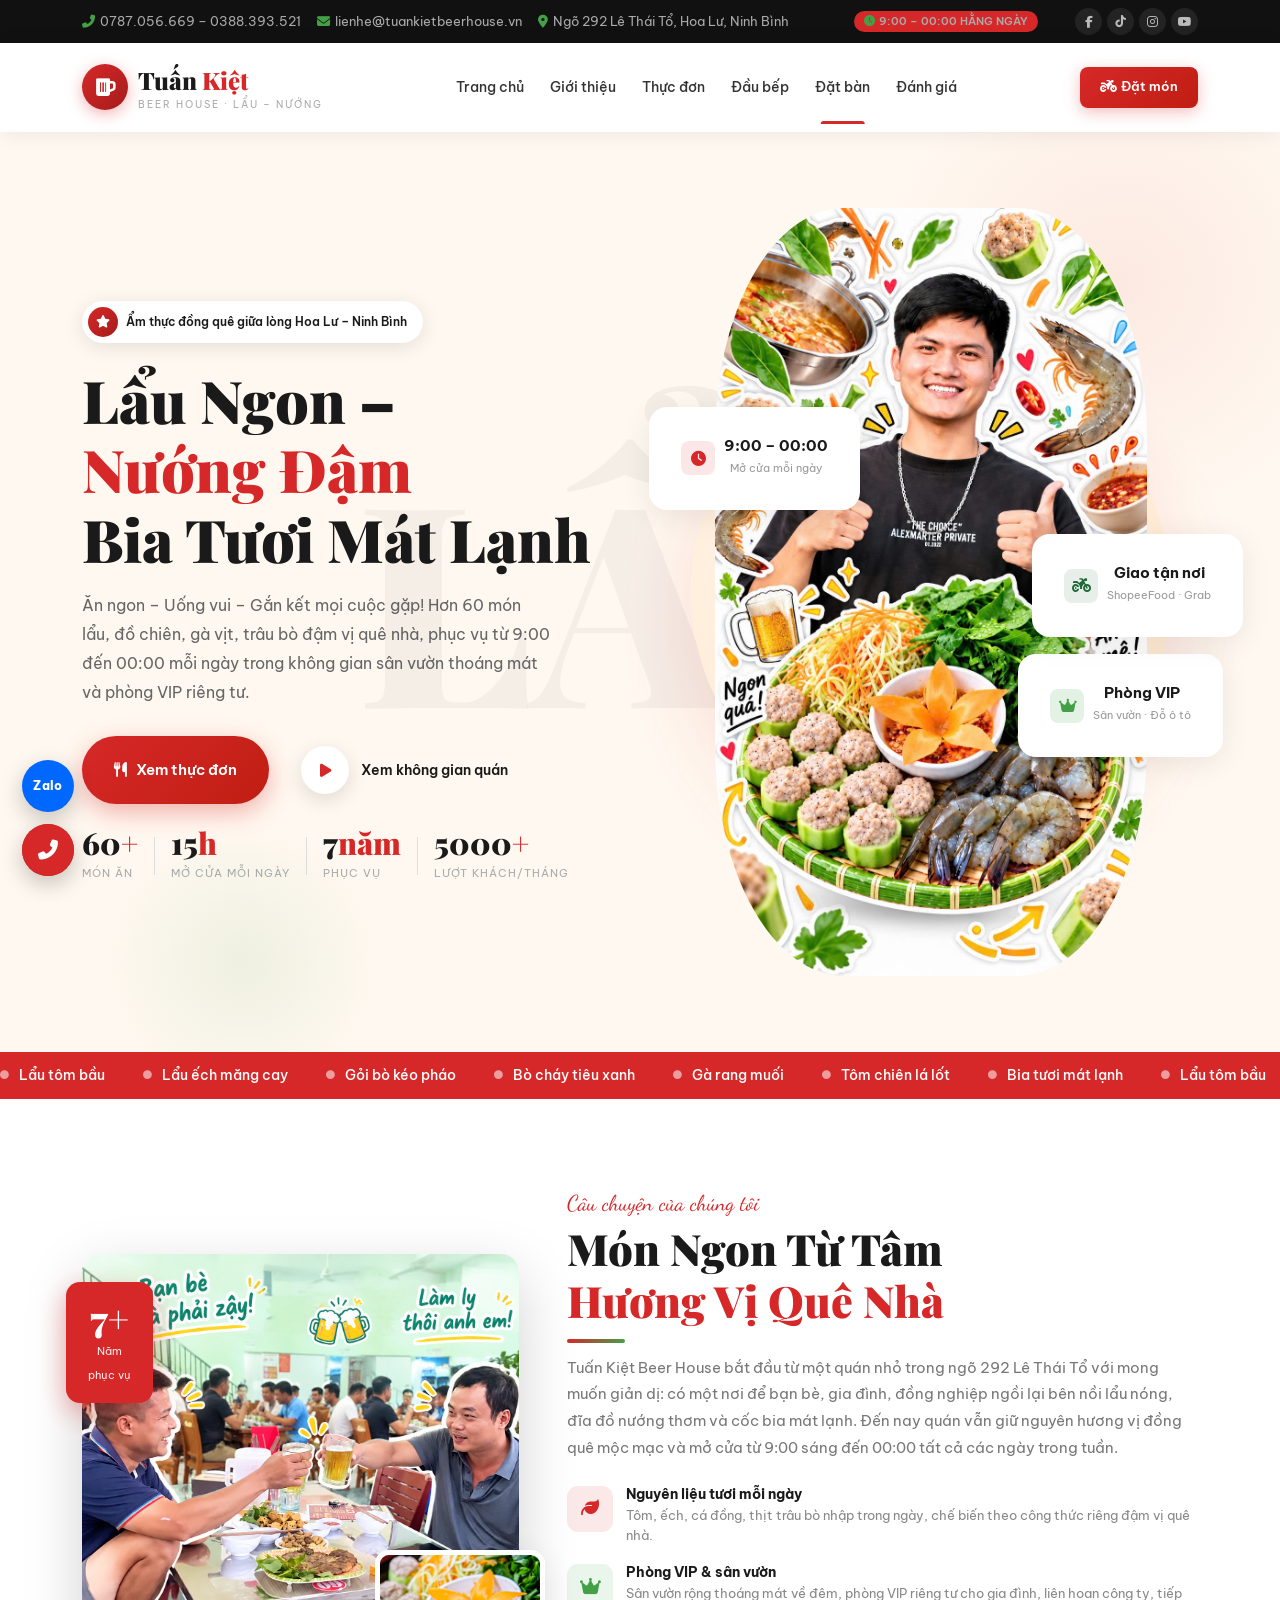
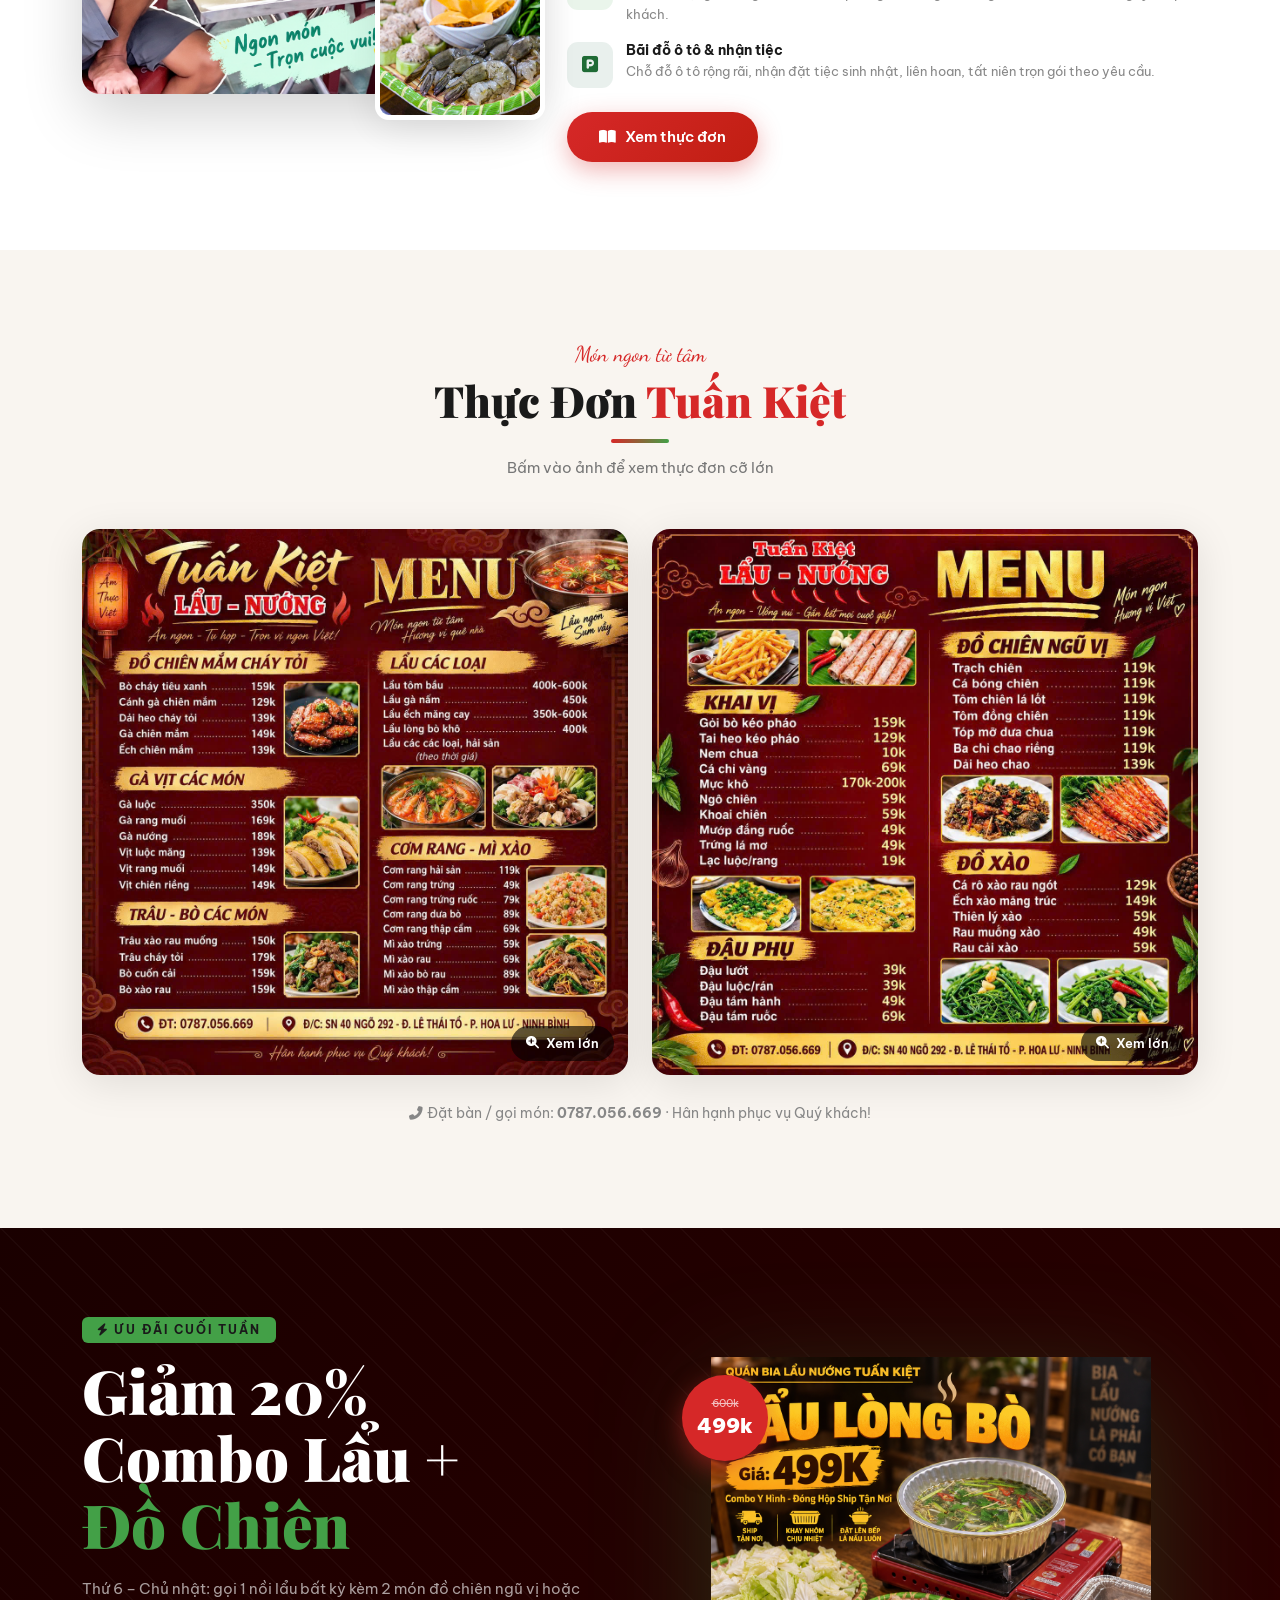
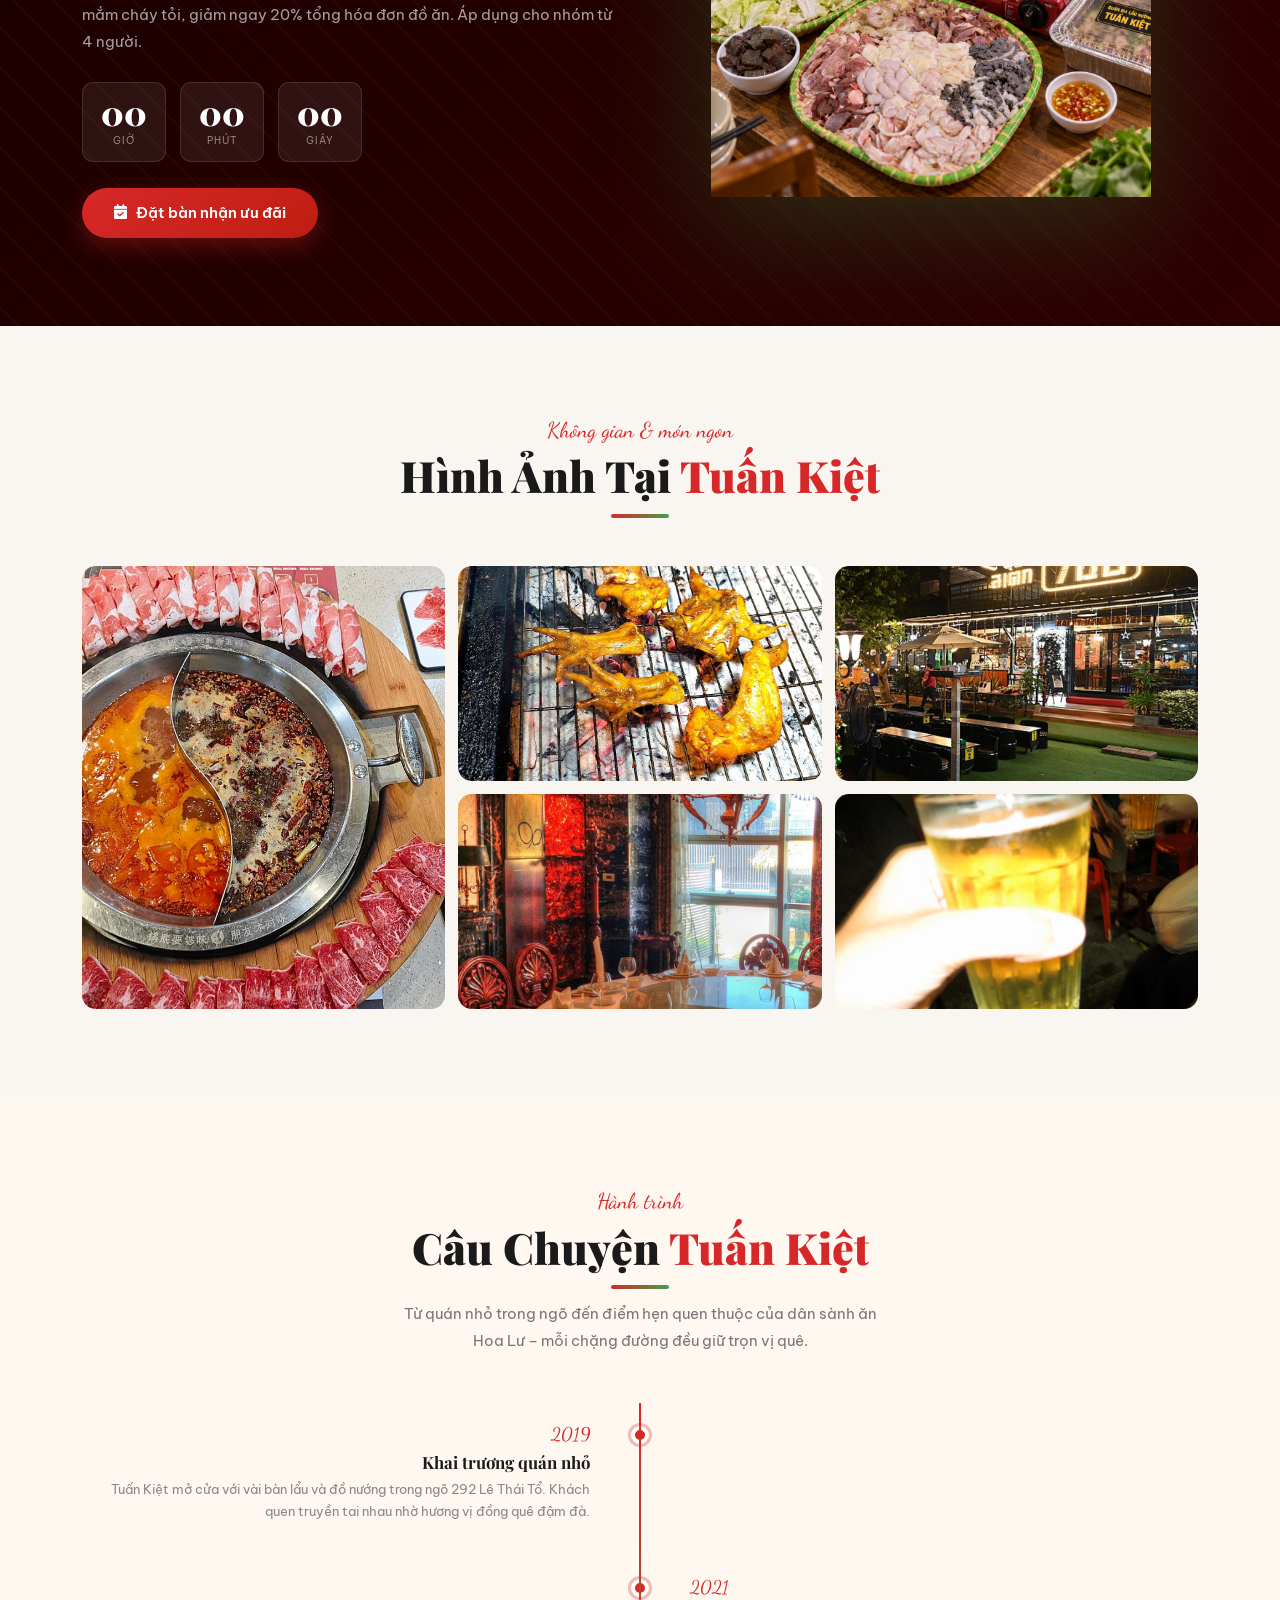
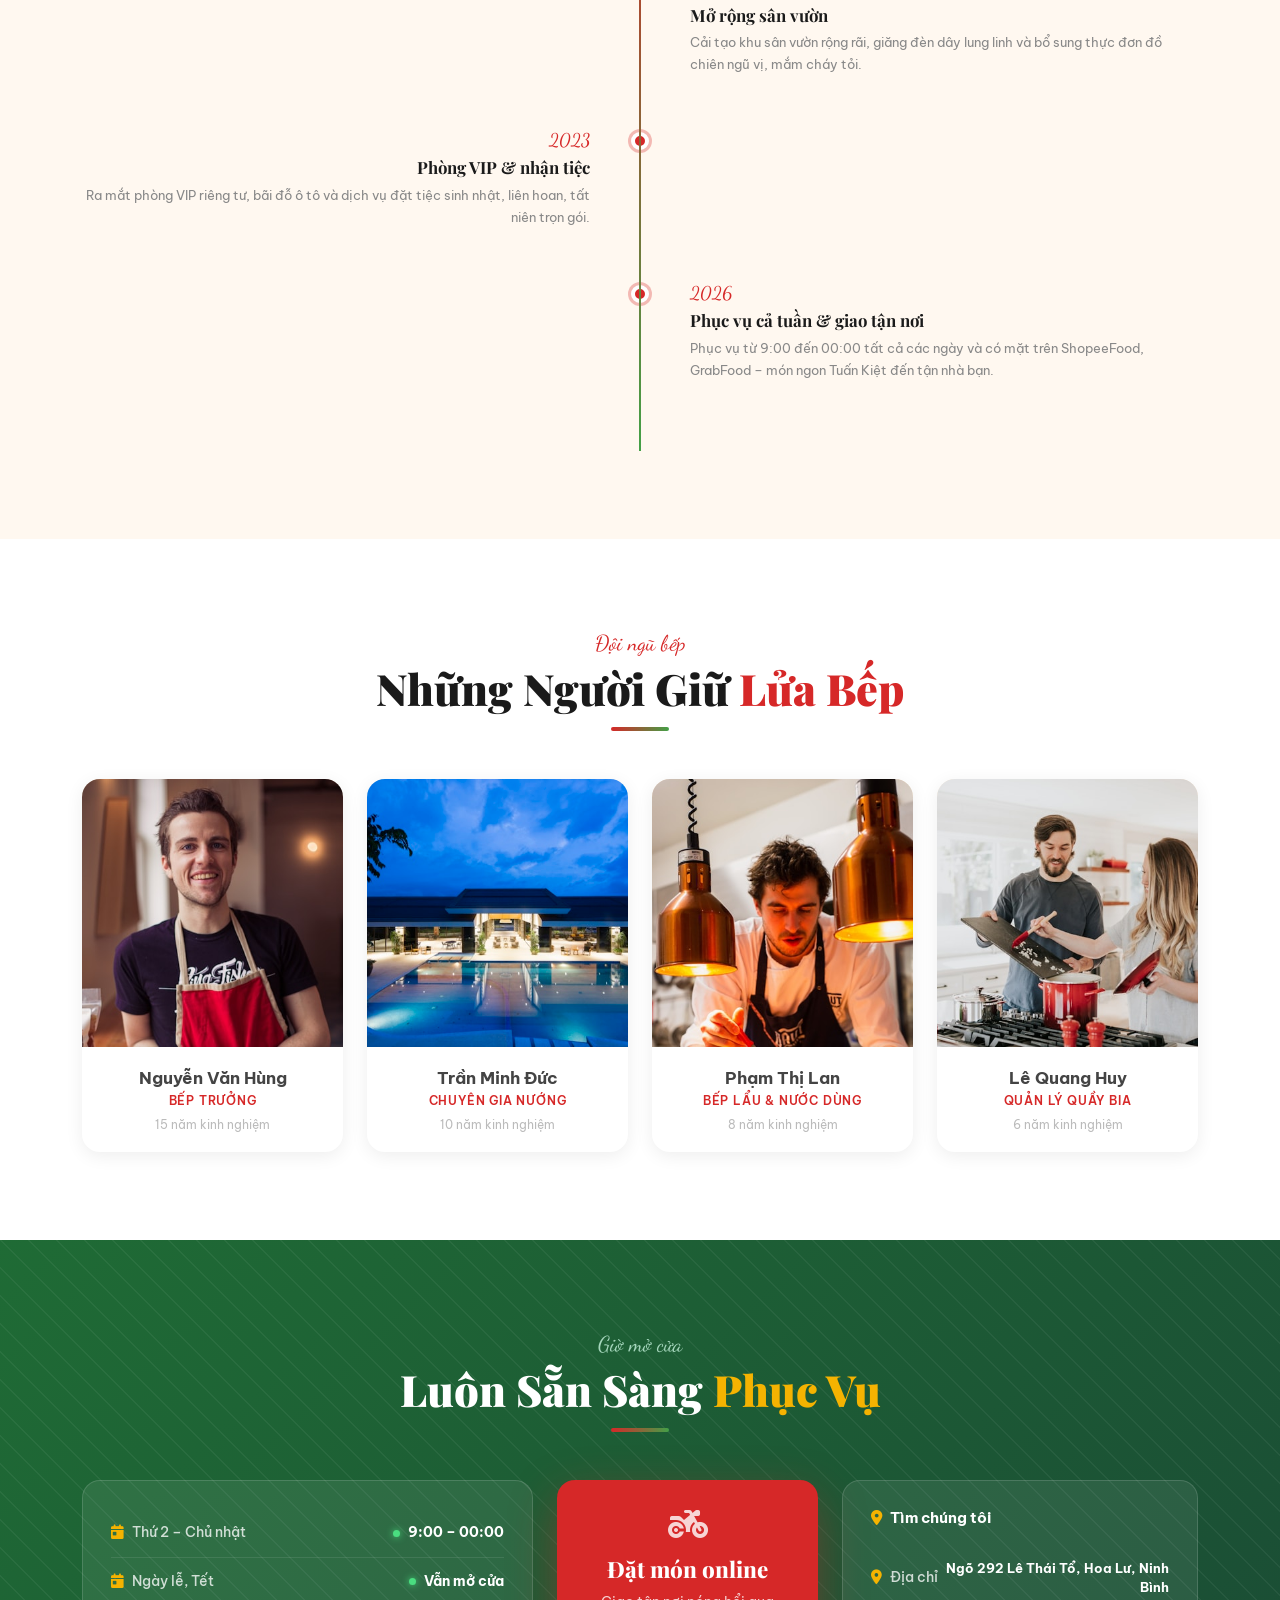
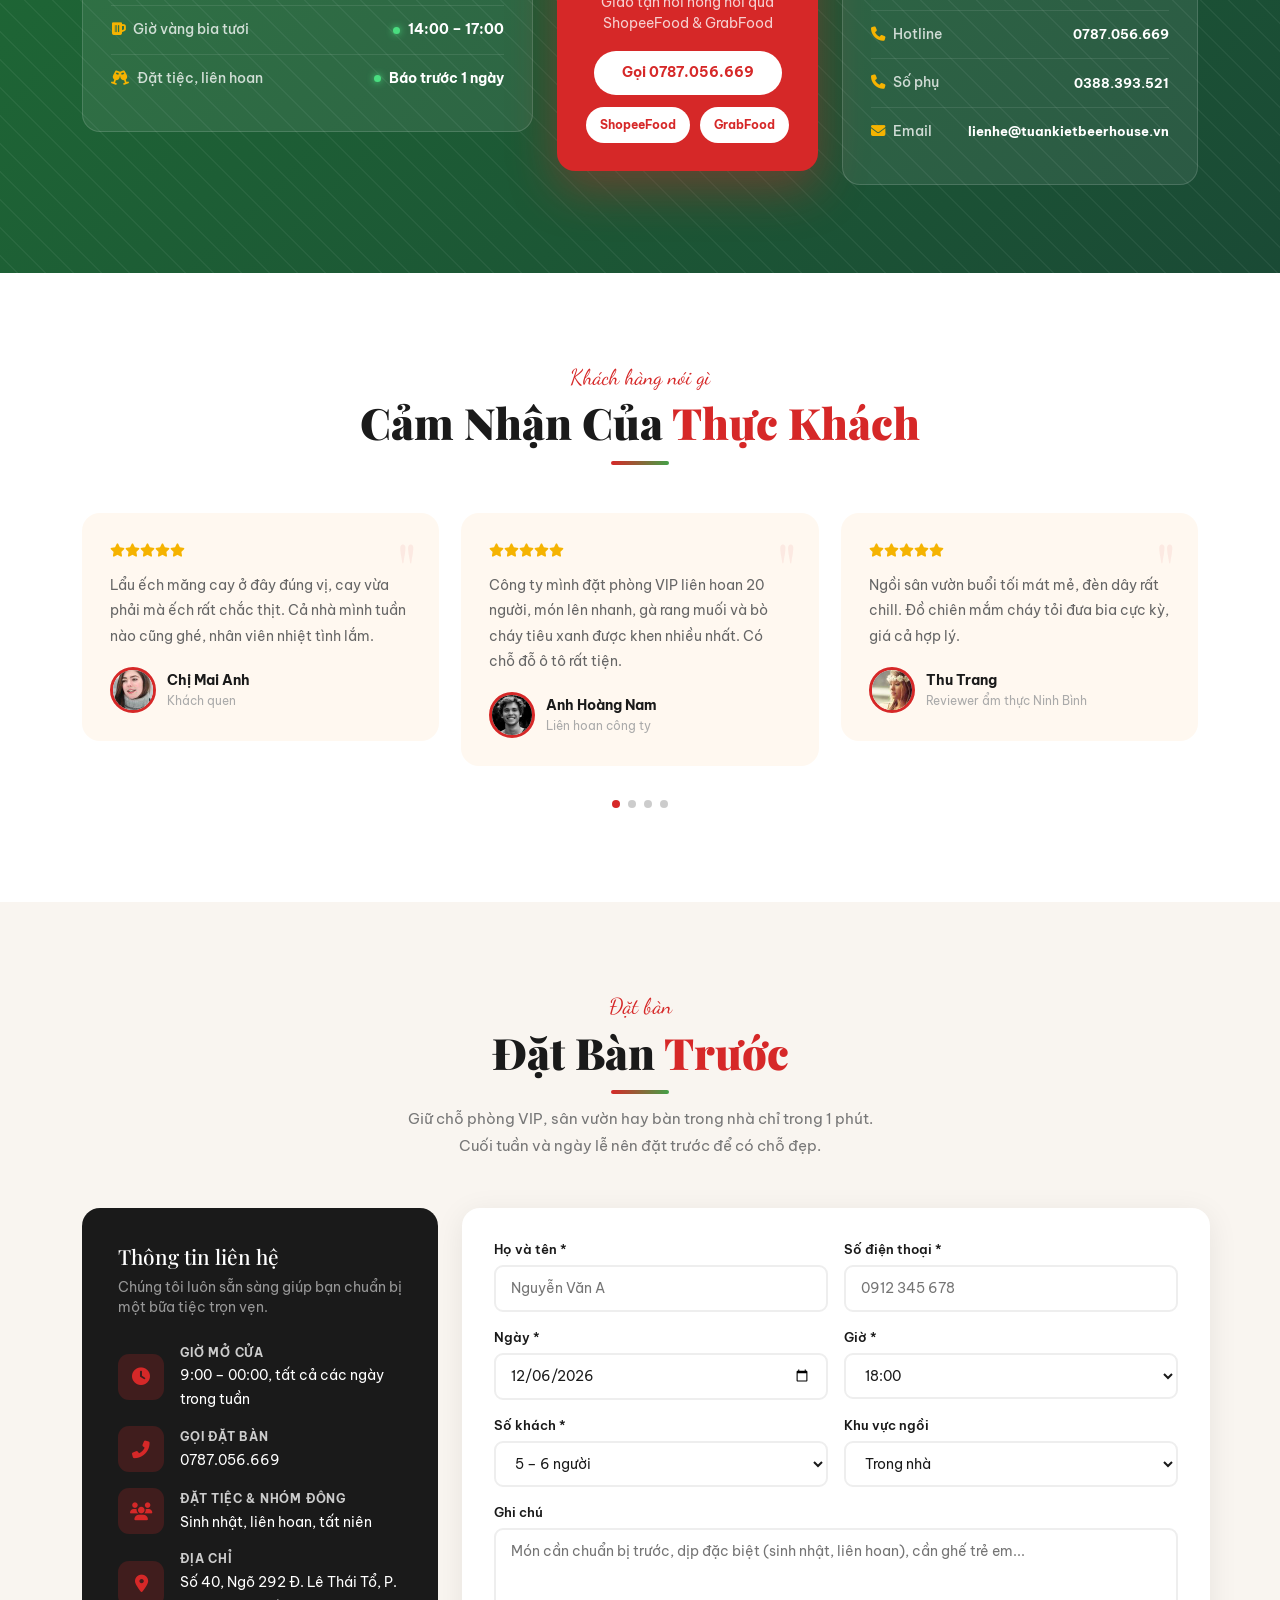
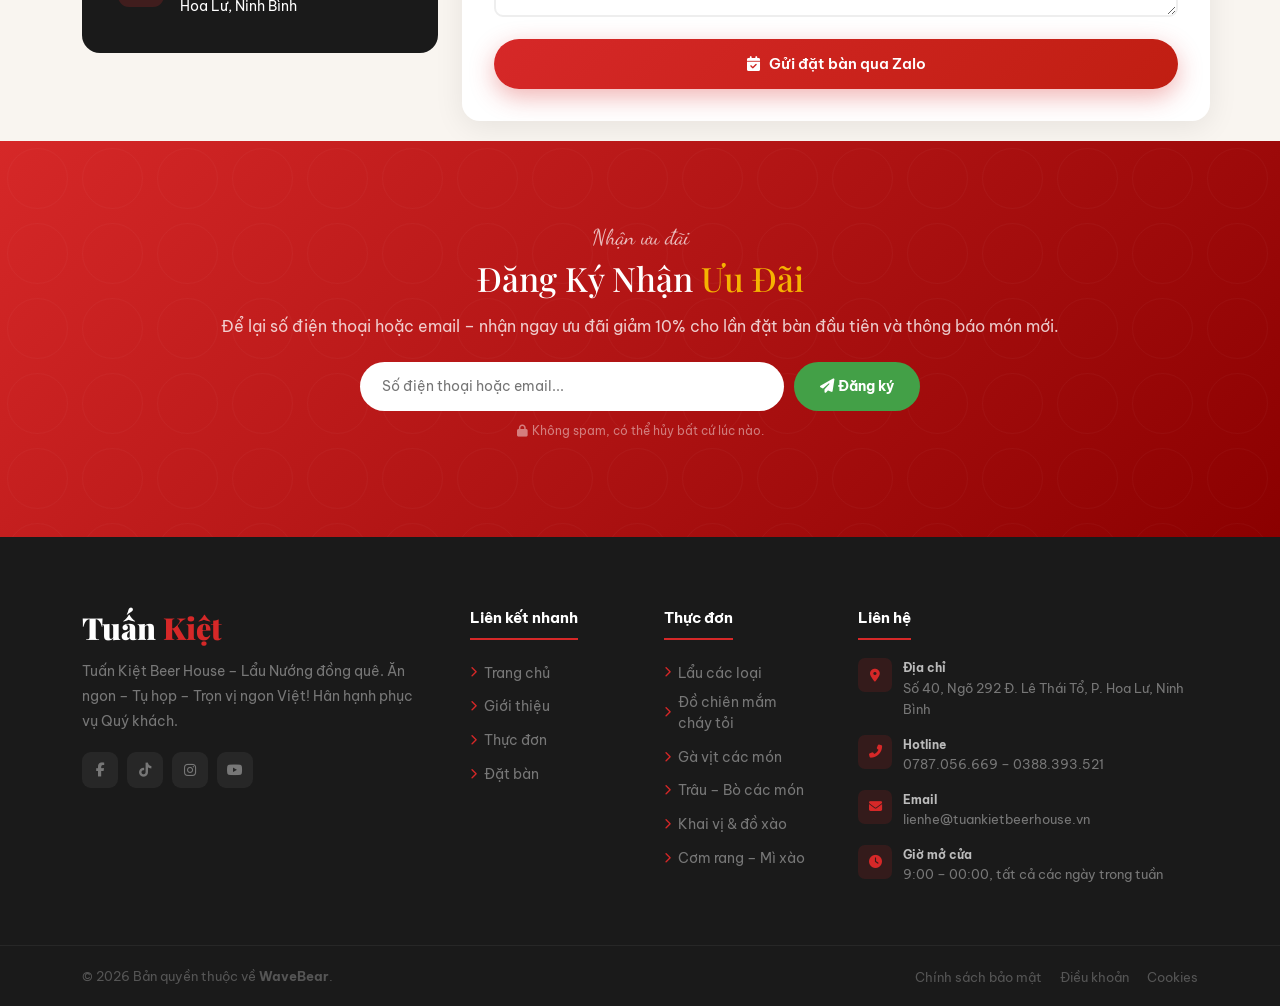
==== Bia-Tuan-Kiet/index.html @ 4c8ad0f5 "Khởi tạo kho ha-thanh: Bia Tuấn Kiệt, cắt bao quy đầu, ống cổ tay - Bia-Tuan-Kiet: website Tuấn Kiệt" ====
<!DOCTYPE html>
<html lang="vi">

<head>
   <meta charset="UTF-8">
   <meta http-equiv="X-UA-Compatible" content="IE=edge">
   <meta name="viewport" content="width=device-width, initial-scale=1">
   <meta name="author" content="WaveBear">
   <meta name="description"
      content="Tuấn Kiệt Beer House – Lẩu Nướng đồng quê tại Số 40, Ngõ 292 Lê Thái Tổ, Hoa Lư, Ninh Bình. Lẩu tôm bầu, lẩu ếch măng cay, đồ chiên mắm cháy tỏi, gà vịt, trâu bò, bia tươi. Mở cửa 9:00 – 00:00 hằng ngày, có phòng VIP, sân vườn, bãi đỗ ô tô. Hotline 0787.056.669.">
   <title>Tuấn Kiệt Beer House – Lẩu Nướng Đồng Quê | Hoa Lư, Ninh Bình</title>
   <!-- Chia sẻ Facebook / Zalo -->
   <meta property="og:type" content="website">
   <meta property="og:title" content="Tuấn Kiệt Beer House – Lẩu Nướng Đồng Quê">
   <meta property="og:description"
      content="Ăn ngon – Uống vui – Gắn kết mọi cuộc gặp! Mở cửa 9:00 – 00:00 hằng ngày tại Ngõ 292 Lê Thái Tổ, Hoa Lư, Ninh Bình. Đặt bàn: 0787.056.669.">
   <meta property="og:image" content="img/banner-img.jpg">
   <meta property="og:locale" content="vi_VN">
   <link rel="icon"
      href="data:image/svg+xml,%3Csvg xmlns='http://www.w3.org/2000/svg' viewBox='0 0 100 100'%3E%3Ctext y='.9em' font-size='90'%3E%F0%9F%8D%BA%3C/text%3E%3C/svg%3E">
   <link
      href="https://fonts.googleapis.com/css2?family=Playfair+Display:wght@400;700;900&family=Be+Vietnam+Pro:wght@300;400;500;600;700;800&family=Dancing+Script:wght@700&display=swap"
      rel="stylesheet" />
   <!-- Bootstrap 5.3 -->
   <link href="css/bootstrap.min.css" rel="stylesheet" />
   <!-- AOS Animate on Scroll -->
   <link href="css/aos.css" rel="stylesheet" />
   <!-- Swiper -->
   <link href="css/swiper-bundle.min.css" rel="stylesheet" />
   <!-- all min css -->
   <link rel="stylesheet" href="css/all.min.css" />
   <!-- magnific CSS -->
   <link rel="stylesheet" href="css/magnific-popup.css" />
   <!-- Style CSS -->
   <link rel="stylesheet" href="css/style.css" />
</head>

<body>
   <!-- ============================================================
         TOP BAR
         ============================================================ -->
   <div id="topbar">
      <div class="container">
         <div class="d-flex justify-content-between align-items-center flex-wrap gap-2">
            <div class="top-contact d-flex flex-wrap" id="tbContact"></div>
            <div class="d-flex align-items-center gap-3">
               <span class="ttag"><i class="fas fa-clock me-1"></i><strong data-t="gioMoCuaNgan"
                     style="font-weight:inherit;"></strong></span>
               <div class="tsoc" id="tbSocial"></div>
            </div>
         </div>
      </div>
   </div>
   <!-- ============================================================
         NAVBAR
         ============================================================ -->
   <nav class="navbar navbar-expand-lg" id="nav">
      <div class="container">
         <a class="navbar-brand" href="#">
            <div class="blogo">
               <div class="bico"><i class="fas fa-beer-mug-empty"></i></div>
               <div>
                  <div class="bname">Tuấn <span>Kiệt</span></div>
                  <div class="bsub">Beer House · Lẩu – Nướng</div>
               </div>
            </div>
         </a>
         <button class="navbar-toggler border-0" type="button" data-bs-toggle="collapse" data-bs-target="#navmenu"
            aria-label="Mở menu">
            <i class="fas fa-bars" style="color:var(--primary);font-size:1.35rem;"></i>
         </button>
         <div class="collapse navbar-collapse" id="navmenu">
            <ul class="navbar-nav mx-auto">
               <li class="nav-item"><a class="nav-link active" href="#hero">Trang chủ</a></li>
               <li class="nav-item"><a class="nav-link" href="#about">Giới thiệu</a></li>
               <li class="nav-item"><a class="nav-link" href="#menu">Thực đơn</a></li>
               <li class="nav-item"><a class="nav-link" href="#chefs">Đầu bếp</a></li>
               <li class="nav-item"><a class="nav-link" href="#reservation">Đặt bàn</a></li>
               <li class="nav-item"><a class="nav-link" href="#testimonials">Đánh giá</a></li>
            </ul>
            <div class="d-flex align-items-center gap-1">
               <a href="#order" class="nav-link nav-cta"><i class="fas fa-motorcycle me-1"></i>Đặt món</a>
            </div>
         </div>
      </div>
   </nav>
   <!-- ============================================================
         HERO
         ============================================================ -->
   <section id="hero">
      <div class="hs hs1"></div>
      <div class="hs hs2"></div>
      <div class="hbgtxt">LẨU</div>
      <div class="container">
         <div class="row align-items-center g-5" style="min-height:88vh;">
            <div class="col-lg-6">
               <div class="hbadge">
                  <div class="hbi"><i class="fas fa-star"></i></div>
                  <span>Ẩm thực đồng quê giữa lòng Hoa Lư – Ninh Bình</span>
               </div>
               <h1 class="htitle">Lẩu Ngon – <span class="hl">Nướng Đậm</span><br />Bia Tươi Mát Lạnh</h1>
               <p class="hdesc">Ăn ngon – Uống vui – Gắn kết mọi cuộc gặp! Hơn 60 món lẩu, đồ chiên, gà vịt, trâu bò đậm
                  vị quê nhà, phục vụ từ 9:00 đến 00:00 mỗi ngày trong không gian sân vườn thoáng mát và phòng VIP riêng
                  tư.</p>
               <div class="d-flex flex-wrap gap-3 mb-2">
                  <a href="#menu" class="btn-red"><i class="fas fa-utensils"></i>Xem thực đơn</a>
                  <a href="#" data-href="video" class="magnific_popup btn-play popup-youtube">
                     <div class="pico"><i class="fas fa-play"></i></div>
                     <span>Xem không gian quán</span>
                  </a>
               </div>
               <div class="hstats d-flex gap-3 flex-wrap mt-4" id="heroStats"></div>
            </div>
            <div class="col-lg-6">
               <div style="position:relative;text-align:center;">
                  <div class="hcircle">
                     <img src="img/banner-img.jpg" alt="Lẩu nóng hổi tại Tuấn Kiệt Beer House" />
                  </div>
                  <div class="fcard fc1">
                     <div class="fcoi r"><i class="fas fa-clock"></i></div>
                     <div><span class="fcnum">9:00 – 00:00</span><span class="fcsm">Mở cửa mỗi ngày</span></div>
                  </div>
                  <div class="fcard fc2">
                     <div class="fcoi y"><i class="fas fa-crown"></i></div>
                     <div><span class="fcnum">Phòng VIP</span><span class="fcsm">Sân vườn · Đỗ ô tô</span></div>
                  </div>
                  <div class="fcard fc3">
                     <div class="fcoi g"><i class="fas fa-motorcycle"></i></div>
                     <div><span class="fcnum">Giao tận nơi</span><span class="fcsm">ShopeeFood · Grab</span></div>
                  </div>
               </div>
            </div>
         </div>
      </div>
   </section>
   <!-- MARQUEE -->
   <div class="mqsec">
      <div class="mqtrack">
         <div class="mqitem"><i class="fas fa-circle"></i>Lẩu tôm bầu</div>
         <div class="mqitem"><i class="fas fa-circle"></i>Lẩu ếch măng cay</div>
         <div class="mqitem"><i class="fas fa-circle"></i>Gỏi bò kéo pháo</div>
         <div class="mqitem"><i class="fas fa-circle"></i>Bò cháy tiêu xanh</div>
         <div class="mqitem"><i class="fas fa-circle"></i>Gà rang muối</div>
         <div class="mqitem"><i class="fas fa-circle"></i>Tôm chiên lá lốt</div>
         <div class="mqitem"><i class="fas fa-circle"></i>Bia tươi mát lạnh</div>
         <div class="mqitem"><i class="fas fa-circle"></i>Lẩu tôm bầu</div>
         <div class="mqitem"><i class="fas fa-circle"></i>Lẩu ếch măng cay</div>
         <div class="mqitem"><i class="fas fa-circle"></i>Gỏi bò kéo pháo</div>
         <div class="mqitem"><i class="fas fa-circle"></i>Bò cháy tiêu xanh</div>
         <div class="mqitem"><i class="fas fa-circle"></i>Gà rang muối</div>
         <div class="mqitem"><i class="fas fa-circle"></i>Tôm chiên lá lốt</div>
         <div class="mqitem"><i class="fas fa-circle"></i>Bia tươi mát lạnh</div>
      </div>
   </div>
   <!-- ABOUT -->
   <section id="about">
      <div class="container">
         <div class="row align-items-center g-5">
            <div class="col-lg-5" data-aos="fade-right">
               <div class="astack">
                  <div class="aexp"><span class="anum">7+</span><small>Năm<br />phục vụ</small></div>
                  <div class="amain"><img src="img/about1.jpg" alt="Không gian Tuấn Kiệt Beer House về đêm" /></div>
                  <div class="asm"><img src="img/about2.jpg" alt="Mặt tiền quán Tuấn Kiệt Lẩu – Nướng" /></div>
               </div>
            </div>
            <div class="col-lg-7" data-aos="fade-left">
               <span class="slbl">Câu chuyện của chúng tôi</span>
               <h2 class="stitle text-start">Món Ngon Từ Tâm<br /><span>Hương Vị Quê Nhà</span></h2>
               <div class="sline lft"></div>
               <p class="sdesc mb-4">Tuấn Kiệt Beer House bắt đầu từ một quán nhỏ trong ngõ 292 Lê Thái Tổ với mong muốn
                  giản dị: có một nơi để bạn bè, gia đình, đồng nghiệp ngồi lại bên nồi lẩu nóng, đĩa đồ nướng thơm và
                  cốc bia mát lạnh. Đến nay quán vẫn giữ nguyên hương vị đồng quê mộc mạc và mở cửa từ 9:00 sáng đến
                  00:00 tất cả các ngày trong tuần.</p>
               <div class="mb-4">
                  <div class="fti">
                     <div class="ftico r"><i class="fas fa-leaf"></i></div>
                     <div>
                        <h6>Nguyên liệu tươi mỗi ngày</h6>
                        <p>Tôm, ếch, cá đồng, thịt trâu bò nhập trong ngày, chế biến theo công thức riêng đậm vị quê
                           nhà.</p>
                     </div>
                  </div>
                  <div class="fti">
                     <div class="ftico y"><i class="fas fa-crown"></i></div>
                     <div>
                        <h6>Phòng VIP &amp; sân vườn</h6>
                        <p>Sân vườn rộng thoáng mát về đêm, phòng VIP riêng tư cho gia đình, liên hoan công ty, tiếp
                           khách.</p>
                     </div>
                  </div>
                  <div class="fti">
                     <div class="ftico g"><i class="fas fa-square-parking"></i></div>
                     <div>
                        <h6>Bãi đỗ ô tô &amp; nhận tiệc</h6>
                        <p>Chỗ đỗ ô tô rộng rãi, nhận đặt tiệc sinh nhật, liên hoan, tất niên trọn gói theo yêu cầu.</p>
                     </div>
                  </div>
               </div>
               <a href="#menu" class="btn-red"><i class="fas fa-book-open"></i>Xem thực đơn</a>
            </div>
         </div>
      </div>
   </section>
   <!-- ============================================================
         THỰC ĐƠN — 2 ảnh menu, bấm để xem cỡ lớn
         (đổi menu: chép ảnh mới đè lên img/menu/menu1.jpg, menu2.jpg)
         ============================================================ -->
   <section id="menu">
      <div class="container">
         <div class="text-center mb-5" data-aos="fade-up">
            <span class="slbl">Món ngon từ tâm</span>
            <h2 class="stitle">Thực Đơn <span>Tuấn Kiệt</span></h2>
            <div class="sline"></div>
            <p class="sdesc mx-auto" style="max-width:480px;">Bấm vào ảnh để xem thực đơn cỡ lớn</p>
         </div>
         <div class="row g-4" id="menuImgs">
            <div class="col-lg-6" data-aos="fade-up">
               <a class="mnimg" href="img/menu/menu1.jpg" title="Thực đơn – trang 1">
                  <img src="img/menu/menu1.jpg" width="1254" height="1254" loading="lazy"
                     alt="Thực đơn Tuấn Kiệt trang 1: đồ chiên mắm cháy tỏi, gà vịt các món, trâu bò các món, lẩu các loại, cơm rang – mì xào" />
                  <span class="mnzoom"><i class="fas fa-search-plus"></i>Xem lớn</span>
               </a>
            </div>
            <div class="col-lg-6" data-aos="fade-up" data-aos-delay="100">
               <a class="mnimg" href="img/menu/menu2.jpg" title="Thực đơn – trang 2">
                  <img src="img/menu/menu2.jpg" width="1254" height="1254" loading="lazy"
                     alt="Thực đơn Tuấn Kiệt trang 2: khai vị, đậu phụ, đồ chiên ngũ vị, đồ xào" />
                  <span class="mnzoom"><i class="fas fa-search-plus"></i>Xem lớn</span>
               </a>
            </div>
         </div>
         <p class="mnnote"><i class="fas fa-phone-alt me-1"></i>Đặt bàn / gọi món: <strong data-t="hotline"></strong> ·
            Hân hạnh phục vụ Quý khách!</p>
      </div>
   </section>
   <!-- ƯU ĐÃI ĐẶC BIỆT (data/noi-dung.json → uuDai) -->
   <section id="special">
      <div class="spbg"></div>
      <div class="container" style="position:relative;z-index:2;">
         <div class="row align-items-center g-5">
            <div class="col-lg-6" data-aos="fade-right">
               <div class="sptag" id="spTag"></div>
               <h2 class="sptitle" id="spTitle"></h2>
               <p class="spdesc" id="spDesc"></p>
               <div class="cdwrap" id="cdWrap">
                  <div class="cditem"><span class="cdnum" id="cdH">08</span><span class="cdlbl">Giờ</span></div>
                  <div class="cditem"><span class="cdnum" id="cdM">45</span><span class="cdlbl">Phút</span></div>
                  <div class="cditem"><span class="cdnum" id="cdS">30</span><span class="cdlbl">Giây</span></div>
               </div>
               <a href="#reservation" class="btn-red"><i class="fas fa-calendar-check"></i><span
                     id="spBtnText"></span></a>
            </div>
            <div class="col-lg-6" data-aos="fade-left">
               <div class="spimgw">
                  <div class="spglow"></div>
                  <div class="sppbdg"><span class="old" id="spOld"></span><span class="np" id="spNew"></span></div>
                  <img src="img/off-img.jpg" id="spImg" alt="Ưu đãi" />
               </div>
            </div>
         </div>
      </div>
   </section>


   <!-- ============================================================
         GALLERY — bấm ảnh mở popup
         ============================================================ -->
   <section id="gallery">
      <div class="container">
         <div class="text-center mb-5" data-aos="fade-up">
            <span class="slbl">Không gian &amp; món ngon</span>
            <h2 class="stitle">Hình Ảnh Tại <span>Tuấn Kiệt</span></h2>
            <div class="sline"></div>
         </div>
         <div class="ggrid" data-aos="fade-up">
            <div class="gitem" data-gi="0" data-gimg="img/portfolio/work1.jpg" data-gtitle="Lẩu nóng hổi"
               data-gdesc="Nồi lẩu sôi sùng sục cùng thịt bò, tôm, ếch và rau nhúng tươi – món không thể thiếu trong mỗi cuộc hội ngộ.">
               <img src="img/portfolio/work1.jpg" alt="Lẩu nóng hổi" />
               <div class="gover"><span><i class="fas fa-expand-alt"></i> Lẩu nóng hổi</span></div>
            </div>
            <div class="gitem" data-gi="1" data-gimg="img/portfolio/work2.jpg" data-gtitle="Nướng than hoa"
               data-gdesc="Gà, ba chỉ, chân gà nướng trên than hoa đỏ lửa, thơm lừng cả góc sân.">
               <img src="img/portfolio/work2.jpg" alt="Nướng than hoa" />
               <div class="gover"><span><i class="fas fa-expand-alt"></i> Nướng than hoa</span></div>
            </div>
            <div class="gitem" data-gi="2" data-gimg="img/portfolio/work3.jpg" data-gtitle="Sân vườn về đêm"
               data-gdesc="Khu sân vườn rộng với đèn dây lung linh, thoáng mát – lý tưởng cho những buổi tụ họp buổi tối.">
               <img src="img/portfolio/work3.jpg" alt="Sân vườn về đêm" />
               <div class="gover"><span><i class="fas fa-expand-alt"></i> Sân vườn về đêm</span></div>
            </div>
            <div class="gitem" data-gi="3" data-gimg="img/portfolio/work4.jpg" data-gtitle="Phòng VIP riêng tư"
               data-gdesc="Phòng riêng có điều hòa, bàn tròn lớn cho gia đình, liên hoan công ty và tiếp khách.">
               <img src="img/portfolio/work4.jpg" alt="Phòng VIP" />
               <div class="gover"><span><i class="fas fa-expand-alt"></i> Phòng VIP riêng tư</span></div>
            </div>
            <div class="gitem" data-gi="4" data-gimg="img/portfolio/work5.jpg" data-gtitle="Bia tươi mát lạnh"
               data-gdesc="Bia hơi tươi về mỗi ngày, ướp lạnh sâu – nâng ly, gắn kết mọi cuộc gặp!">
               <img src="img/portfolio/work5.jpg" alt="Bia tươi" />
               <div class="gover"><span><i class="fas fa-expand-alt"></i> Bia tươi mát lạnh</span></div>
            </div>
         </div>
      </div>
   </section>
   <!-- POPUP GALLERY -->
   <div id="galPop">
      <div class="gpbox">
         <button class="gpclose" id="gpClose"><i class="fas fa-times"></i></button>
         <img id="gpImg" src="" alt="" />
         <div class="gpcap">
            <h5 id="gpTitle"></h5>
            <p id="gpDesc"></p>
         </div>
         <div class="gpnav">
            <button id="gpPrev"><i class="fas fa-chevron-left me-1"></i>Trước</button>
            <button id="gpNext">Sau <i class="fas fa-chevron-right ms-1"></i></button>
         </div>
      </div>
   </div>


   <!-- ============================================================
         HÀNH TRÌNH (data/noi-dung.json → hanhTrinh)
         ============================================================ -->
   <section id="history">
      <div class="container">
         <div class="text-center mb-5" data-aos="fade-up">
            <span class="slbl">Hành trình</span>
            <h2 class="stitle">Câu Chuyện <span>Tuấn Kiệt</span></h2>
            <div class="sline"></div>
            <p class="sdesc mx-auto" style="max-width:480px;">Từ quán nhỏ trong ngõ đến điểm hẹn quen thuộc của dân sành
               ăn Hoa Lư – mỗi chặng đường đều giữ trọn vị quê.</p>
         </div>
         <div class="timeline" data-aos="fade-up" id="timeline"></div>
      </div>
   </section>


   <!-- ĐỘI NGŨ BẾP (data/noi-dung.json → doiNguBep) -->
   <section id="chefs">
      <div class="container">
         <div class="text-center mb-5" data-aos="fade-up">
            <span class="slbl">Đội ngũ bếp</span>
            <h2 class="stitle">Những Người Giữ <span>Lửa Bếp</span></h2>
            <div class="sline"></div>
         </div>
         <div class="row g-4" id="chefRow"></div>
      </div>
   </section>


   <!-- GIỜ MỞ CỬA -->
   <section id="hours">
      <div class="hrsbg"></div>
      <div class="container" style="position:relative;z-index:2;">
         <div class="text-center mb-5" data-aos="fade-up">
            <span class="slbl" style="color:#a5d6bc;">Giờ mở cửa</span>
            <h2 class="stitle" style="color:#fff;">Luôn Sẵn Sàng <span style="color:var(--secondary);">Phục Vụ</span>
            </h2>
            <div class="sline"></div>
         </div>
         <div class="row g-4 align-items-start">
            <div class="col-lg-5" data-aos="fade-right">
               <div class="hrscard" id="hoursRows"></div>
            </div>
            <div class="col-lg-3" data-aos="zoom-in">
               <div class="hrscta" id="order">
                  <i class="fas fa-motorcycle fa-2x mb-3" style="color:rgba(255,255,255,.8);"></i>
                  <h4>Đặt món online</h4>
                  <p>Giao tận nơi nóng hổi qua ShopeeFood &amp; GrabFood</p>
                  <a href="#" data-href="telHotline" class="btnw">Gọi <span data-t="hotline"></span></a>
                  <div class="hrsapps">
                     <a class="mpapp" href="#" data-href="shopeefood" target="_blank" rel="noopener">ShopeeFood</a>
                     <a class="mpapp" href="#" data-href="grabfood" target="_blank" rel="noopener">GrabFood</a>
                  </div>
               </div>
            </div>
            <div class="col-lg-4" data-aos="fade-left">
               <div class="hrscard">
                  <h5
                     style="color:#fff;margin-bottom:18px;font-family:'Be Vietnam Pro',sans-serif;font-size:.95rem;font-weight:700;">
                     <i class="fas fa-map-marker-alt me-2" style="color:var(--secondary);"></i>Tìm chúng tôi</h5>
                  <div class="hrsrow"><span class="hrsday"><i class="fas fa-location-dot me-2"
                           style="color:var(--secondary);"></i>Địa chỉ</span><span class="hrstime"
                        style="font-size:.8rem;" data-t="diaChiNgan"></span></div>
                  <div class="hrsrow"><span class="hrsday"><i class="fas fa-phone me-2"
                           style="color:var(--secondary);"></i>Hotline</span><span class="hrstime"
                        style="font-size:.8rem;" data-t="hotline"></span></div>
                  <div class="hrsrow" data-if="soPhu"><span class="hrsday"><i class="fas fa-phone me-2"
                           style="color:var(--secondary);"></i>Số phụ</span><span class="hrstime"
                        style="font-size:.8rem;" data-t="soPhu"></span></div>
                  <div class="hrsrow" data-if="email"><span class="hrsday"><i class="fas fa-envelope me-2"
                           style="color:var(--secondary);"></i>Email</span><span class="hrstime"
                        style="font-size:.8rem;" data-t="email"></span></div>
               </div>
            </div>
         </div>
      </div>
   </section>


   <!-- ĐÁNH GIÁ (data/noi-dung.json → danhGia) -->
   <section id="testimonials">
      <div class="container">
         <div class="text-center mb-5" data-aos="fade-up">
            <span class="slbl">Khách hàng nói gì</span>
            <h2 class="stitle">Cảm Nhận Của <span>Thực Khách</span></h2>
            <div class="sline"></div>
         </div>
         <div class="swiper tesSwiper" data-aos="fade-up">
            <div class="swiper-wrapper" id="tesWrapper"></div>
            <div class="swiper-pagination mt-4" style="position:static;"></div>
         </div>
      </div>
   </section>

   <!-- ĐẶT BÀN — gửi nội dung qua Zalo -->
   <section id="reservation">
      <div class="container">
         <div class="text-center mb-5" data-aos="fade-up">
            <span class="slbl">Đặt bàn</span>
            <h2 class="stitle">Đặt Bàn <span>Trước</span></h2>
            <div class="sline"></div>
            <p class="sdesc mx-auto" style="max-width:480px;">Giữ chỗ phòng VIP, sân vườn hay bàn trong nhà chỉ trong 1
               phút. Cuối tuần và ngày lễ nên đặt trước để có chỗ đẹp.</p>
         </div>
         <div class="row g-4 align-items-start">
            <div class="col-lg-4" data-aos="fade-right">
               <div style="background:var(--dark);border-radius:18px;padding:36px;">
                  <h4 style="color:#fff;font-size:1.3rem;margin-bottom:8px;">Thông tin liên hệ</h4>
                  <p style="color:rgba(255,255,255,.55);font-size:.85rem;margin-bottom:26px;">Chúng tôi luôn sẵn sàng
                     giúp bạn chuẩn bị một bữa tiệc trọn vẹn.</p>
                  <div class="d-flex flex-column gap-3">
                     <div class="d-flex align-items-center gap-3">
                        <div
                           style="width:46px;height:46px;border-radius:11px;background:rgba(214,40,40,.2);display:flex;align-items:center;justify-content:center;color:var(--primary);font-size:1.1rem;flex-shrink:0;">
                           <i class="fas fa-clock"></i></div>
                        <div><strong
                              style="display:block;color:#ccc;font-size:.78rem;text-transform:uppercase;letter-spacing:.8px;">Giờ
                              mở cửa</strong><span style="color:#fff;font-size:.87rem;" data-t="gioMoCua"></span></div>
                     </div>
                     <div class="d-flex align-items-center gap-3">
                        <div
                           style="width:46px;height:46px;border-radius:11px;background:rgba(214,40,40,.2);display:flex;align-items:center;justify-content:center;color:var(--primary);font-size:1.1rem;flex-shrink:0;">
                           <i class="fas fa-phone-alt"></i></div>
                        <div><strong
                              style="display:block;color:#ccc;font-size:.78rem;text-transform:uppercase;letter-spacing:.8px;">Gọi
                              đặt bàn</strong><a href="#" data-href="telHotline" data-t="hotline"
                              style="color:#fff;font-size:.87rem;"></a></div>
                     </div>
                     <div class="d-flex align-items-center gap-3">
                        <div
                           style="width:46px;height:46px;border-radius:11px;background:rgba(214,40,40,.2);display:flex;align-items:center;justify-content:center;color:var(--primary);font-size:1.1rem;flex-shrink:0;">
                           <i class="fas fa-users"></i></div>
                        <div><strong
                              style="display:block;color:#ccc;font-size:.78rem;text-transform:uppercase;letter-spacing:.8px;">Đặt
                              tiệc &amp; nhóm đông</strong><span style="color:#fff;font-size:.87rem;">Sinh nhật, liên
                              hoan, tất niên</span></div>
                     </div>
                     <div class="d-flex align-items-center gap-3">
                        <div
                           style="width:46px;height:46px;border-radius:11px;background:rgba(214,40,40,.2);display:flex;align-items:center;justify-content:center;color:var(--primary);font-size:1.1rem;flex-shrink:0;">
                           <i class="fas fa-map-marker-alt"></i></div>
                        <div><strong
                              style="display:block;color:#ccc;font-size:.78rem;text-transform:uppercase;letter-spacing:.8px;">Địa
                              chỉ</strong><span style="color:#fff;font-size:.87rem;" data-t="diaChi"></span></div>
                     </div>
                  </div>
               </div>
            </div>
            <div class="col-lg-8" data-aos="fade-left">
               <div class="fcard">
                  <div class="row g-3">
                     <div class="col-sm-6"><label class="flbl" for="resName">Họ và tên *</label><input type="text"
                           class="fctrl" id="resName" placeholder="Nguyễn Văn A" required /></div>
                     <div class="col-sm-6"><label class="flbl" for="resPhone">Số điện thoại *</label><input type="tel"
                           class="fctrl" id="resPhone" placeholder="0912 345 678" required /></div>
                     <div class="col-sm-6"><label class="flbl" for="resDate">Ngày *</label><input type="date"
                           class="fctrl" id="resDate" required /></div>
                     <div class="col-sm-6">
                        <label class="flbl" for="resTime">Giờ *</label>
                        <select class="fctrl" id="resTime">
                           <option>10:00</option>
                           <option>11:00</option>
                           <option>12:00</option>
                           <option>17:00</option>
                           <option selected>18:00</option>
                           <option>19:00</option>
                           <option>20:00</option>
                           <option>21:00</option>
                           <option>22:00</option>
                           <option>Giờ khác (ghi chú bên dưới)</option>
                        </select>
                     </div>
                     <div class="col-sm-6">
                        <label class="flbl" for="resGuests">Số khách *</label>
                        <select class="fctrl" id="resGuests">
                           <option>2 người</option>
                           <option>3 – 4 người</option>
                           <option selected>5 – 6 người</option>
                           <option>7 – 10 người</option>
                           <option>10 – 20 người</option>
                           <option>Trên 20 người</option>
                        </select>
                     </div>
                     <div class="col-sm-6">
                        <label class="flbl" for="resArea">Khu vực ngồi</label>
                        <select class="fctrl" id="resArea">
                           <option>Trong nhà</option>
                           <option>Sân vườn ngoài trời</option>
                           <option>Phòng VIP</option>
                        </select>
                     </div>
                     <div class="col-12"><label class="flbl" for="resNote">Ghi chú</label><textarea class="fctrl"
                           id="resNote" rows="3"
                           placeholder="Món cần chuẩn bị trước, dịp đặc biệt (sinh nhật, liên hoan), cần ghế trẻ em..."></textarea>
                     </div>
                     <div class="col-12"><button class="btn-red w-100 justify-content-center" id="resBtn"><i
                              class="fas fa-calendar-check"></i>Gửi đặt bàn qua Zalo</button></div>
                  </div>
                  <div class="sucmsg zl" id="resOk">
                     <i class="fas fa-check-circle"></i>
                     <p>Đã sao chép thông tin đặt bàn! Zalo đang mở – hãy dán vào khung chat và gửi cho quán. Hoặc gọi
                        ngay <a href="#" data-href="telHotline" data-t="hotline"></a>.</p>
                  </div>
               </div>
            </div>
         </div>
      </div>
   </section>

   <!-- NHẬN ƯU ĐÃI (DEMO: chưa gửi dữ liệu đi đâu – cần nối backend/Google Sheet) -->
   <section id="newsletter">
      <div class="nlbg"></div>
      <div class="container">
         <div class="nlw text-center" data-aos="zoom-in">
            <span class="slbl" style="color:rgba(255,255,255,.7);">Nhận ưu đãi</span>
            <h2 class="mb-3" style="color:#fff;">Đăng Ký Nhận <span style="color:var(--gold);">Ưu Đãi</span></h2>
            <p class="mb-4" style="color:rgba(255,255,255,.78);">Để lại số điện thoại hoặc email – nhận ngay ưu đãi giảm
               10% cho lần đặt bàn đầu tiên và thông báo món mới.</p>
            <div class="nl-form-wrap">
               <input class="nlinput" type="text" id="nlEmail" placeholder="Số điện thoại hoặc email..." />
               <button class="nlbtn" id="nlBtn"><i class="fas fa-paper-plane me-1"></i>Đăng ký</button>
            </div>
            <p style="color:rgba(255,255,255,.45);font-size:.76rem;margin-top:11px;"><i
                  class="fas fa-lock me-1"></i>Không spam, có thể hủy bất cứ lúc nào.</p>
         </div>
      </div>
   </section>

   <!-- FOOTER -->
   <footer>
      <div class="container">
         <div class="row g-5">
            <div class="col-lg-4">
               <div class="fnm">Tuấn <span>Kiệt</span></div>
               <p class="fdesc">Tuấn Kiệt Beer House – Lẩu Nướng đồng quê. Ăn ngon – Tụ họp – Trọn vị ngon Việt! Hân
                  hạnh phục vụ Quý khách.</p>
               <div class="fsoc" id="ftSocial"></div>
            </div>
            <div class="col-sm-6 col-lg-2">
               <div class="ftit">Liên kết nhanh</div>
               <ul class="flinks ps-0">
                  <li><a href="#hero"><i class="fas fa-chevron-right"></i>Trang chủ</a></li>
                  <li><a href="#about"><i class="fas fa-chevron-right"></i>Giới thiệu</a></li>
                  <li><a href="#menu"><i class="fas fa-chevron-right"></i>Thực đơn</a></li>
                  <li><a href="#reservation"><i class="fas fa-chevron-right"></i>Đặt bàn</a></li>
               </ul>
            </div>
            <div class="col-sm-6 col-lg-2">
               <div class="ftit">Thực đơn</div>
               <ul class="flinks ps-0">
                  <li><a href="#menu"><i class="fas fa-chevron-right"></i>Lẩu các loại</a></li>
                  <li><a href="#menu"><i class="fas fa-chevron-right"></i>Đồ chiên mắm cháy tỏi</a></li>
                  <li><a href="#menu"><i class="fas fa-chevron-right"></i>Gà vịt các món</a></li>
                  <li><a href="#menu"><i class="fas fa-chevron-right"></i>Trâu – Bò các món</a></li>
                  <li><a href="#menu"><i class="fas fa-chevron-right"></i>Khai vị &amp; đồ xào</a></li>
                  <li><a href="#menu"><i class="fas fa-chevron-right"></i>Cơm rang – Mì xào</a></li>
               </ul>
            </div>
            <div class="col-lg-4">
               <div class="ftit">Liên hệ</div>
               <div class="fci">
                  <div class="fciico"><i class="fas fa-map-marker-alt"></i></div>
                  <div class="fciinfo"><strong>Địa chỉ</strong><span data-t="diaChi"></span></div>
               </div>
               <div class="fci">
                  <div class="fciico"><i class="fas fa-phone-alt"></i></div>
                  <div class="fciinfo"><strong>Hotline</strong><span data-t="hotline"></span><span data-if="soPhu"> –
                        <span data-t="soPhu"></span></span></div>
               </div>
               <div class="fci" data-if="email">
                  <div class="fciico"><i class="fas fa-envelope"></i></div>
                  <div class="fciinfo"><strong>Email</strong><span data-t="email"></span></div>
               </div>
               <div class="fci">
                  <div class="fciico"><i class="fas fa-clock"></i></div>
                  <div class="fciinfo"><strong>Giờ mở cửa</strong><span data-t="gioMoCua"></span></div>
               </div>
            </div>
         </div>
      </div>
      <div class="fbot">
         <div class="container">
            <div class="d-flex justify-content-between align-items-center flex-wrap gap-2">
               <p>&copy; 2026 Bản quyền thuộc về <strong>WaveBear</strong>.</p>
               <div><a href="#">Chính sách bảo mật</a><a href="#">Điều khoản</a><a href="#">Cookies</a></div>
            </div>
         </div>
      </div>
   </footer>
   <!-- Nút nổi: Zalo + Gọi điện -->
   <div class="flcontact">
      <a class="flbtn zalo" href="#" data-href="zalo" target="_blank" rel="noopener" title="Nhắn Zalo">Zalo</a>
      <a class="flbtn call" href="#" data-href="telHotline" title="Gọi hotline"><i class="fas fa-phone-alt"></i></a>
   </div>
   <!-- Back to top -->
   <button id="btt" onclick="window.scrollTo({top:0,behavior:'smooth'})" aria-label="Lên đầu trang"><i
         class="fas fa-chevron-up"></i></button>

   <!-- jQuery -->
   <script src="js/jquery-3.7.1.min.js"></script>
   <!-- Bootstrap 5 -->
   <script src="js/bootstrap.bundle.min.js"></script>
   <!-- AOS -->
   <script src="js/aos.js"></script>
   <!-- Swiper -->
   <script src="js/swiper-bundle.min.js"></script>
   <!-- Magnific Popup -->
   <script src="js/jquery.magnific-popup.min.js"></script>
   <!-- Đọc dữ liệu data/*.json -->
   <script src="js/render.js"></script>
   <!-- Main js -->
   <script src="js/main.js"></script>
</body>

</html>
---- Bia-Tuan-Kiet/css/style.css ----
/**
* Tuấn Kiệt Beer House – Lẩu Nướng Đồng Quê
* Website stylesheet
* Author: WaveBear
* Copyright (c) 2026 WaveBear. All rights reserved.
*/

:root {
  /* Màu theo biển hiệu: đỏ "Lẩu - Nướng" + xanh lá "Ẩm thực đồng quê" */
  --primary: #d62828;
  --primary-dark: #a61b1b;
  --secondary: #43a047;
  --gold: #f5b301;
  --dark: #1a1a1a;
  --green: #1f6b35;
  --cream: #fff8f0;
  --cream2: #fef0dc;
  --light: #f9f5f0;
  --shadow: 0 8px 40px rgba(0, 0, 0, 0.1);
  --shadow-lg: 0 20px 60px rgba(0, 0, 0, 0.18);
}
* {
  margin: 0;
  padding: 0;
  box-sizing: border-box;
}
html {
  scroll-behavior: smooth;
}
body {
  font-family: "Be Vietnam Pro", sans-serif;
  color: #444;
  background: #fff;
  overflow-x: hidden;
}
h1,
h2,
h3,
h4,
h5 {
  font-family: "Playfair Display", serif;
  color: var(--dark);
}
a {
  text-decoration: none;
  transition: all 0.3s;
}
img {
  max-width: 100%;
}
::-webkit-scrollbar {
  width: 5px;
}
::-webkit-scrollbar-thumb {
  background: var(--primary);
  border-radius: 10px;
}

/* ===================== TOP BAR ===================== */
#topbar {
  background: #111;
  padding: 8px 0;
  font-size: 0.82rem;
}
#topbar span {
  color: #aaa;
  margin-right: 16px;
}
#topbar span i {
  color: var(--secondary);
  margin-right: 5px;
}
#topbar .tsoc a {
  width: 27px;
  height: 27px;
  border-radius: 50%;
  background: rgba(255, 255, 255, 0.08);
  display: inline-flex;
  align-items: center;
  justify-content: center;
  color: #bbb;
  font-size: 0.75rem;
  margin-left: 5px;
  transition: 0.3s;
}
#topbar .tsoc a:hover {
  background: var(--primary);
  color: #fff;
}
.ttag {
  background: var(--primary);
  color: #fff;
  padding: 2px 10px;
  border-radius: 20px;
  font-size: 0.7rem;
  font-weight: 600;
  text-transform: uppercase;
}

/* ===================== NAVBAR ===================== */
#nav {
  background: #fff;
  position: sticky;
  top: 0;
  z-index: 990;
  box-shadow: 0 2px 20px rgba(0, 0, 0, 0.07);
  transition: 0.4s;
}
#nav.scrolled {
  box-shadow: 0 4px 30px rgba(0, 0, 0, 0.14);
}
.blogo {
  display: flex;
  align-items: center;
  gap: 10px;
}
.bico {
  width: 46px;
  height: 46px;
  border-radius: 50%;
  background: linear-gradient(135deg, var(--primary), var(--primary-dark));
  display: flex;
  align-items: center;
  justify-content: center;
  font-size: 1.3rem;
  color: #fff;
  box-shadow: 0 4px 15px rgba(214, 40, 40, 0.35);
}
.bname {
  font-family: "Playfair Display", serif;
  font-size: 1.5rem;
  font-weight: 900;
  color: var(--dark);
}
.bname span {
  color: var(--primary);
}
.bsub {
  font-size: 0.62rem;
  text-transform: uppercase;
  letter-spacing: 2px;
  color: #aaa;
}
.navbar-nav .nav-link {
  font-size: 0.87rem;
  font-weight: 500;
  color: #333 !important;
  padding: 26px 13px !important;
  position: relative;
}
.navbar-nav .nav-link::after {
  content: "";
  position: absolute;
  bottom: 0;
  left: 50%;
  transform: translateX(-50%);
  width: 0;
  height: 3px;
  background: var(--primary);
  border-radius: 3px 3px 0 0;
  transition: 0.3s;
}
.navbar-nav .nav-link:hover::after,
.navbar-nav .nav-link.active::after {
  width: 55%;
}
.navbar-nav .nav-link:hover {
  color: var(--primary) !important;
}
.nav-cta {
  background: linear-gradient(135deg, var(--primary), #c01e12);
  color: #fff !important;
  border-radius: 8px;
  padding: 10px 20px !important;
  font-size: 0.84rem !important;
  font-weight: 600 !important;
  box-shadow: 0 4px 15px rgba(214, 40, 40, 0.3);
  margin-left: 6px;
}
.nav-cta::after {
  display: none !important;
}
.nav-cta:hover {
  transform: translateY(-2px);
  box-shadow: 0 8px 22px rgba(214, 40, 40, 0.4);
}

/* ===================== SECTION COMMONS ===================== */
section {
  padding: 88px 0;
}
.slbl {
  font-family: "Dancing Script", cursive;
  font-size: 1.35rem;
  color: var(--primary);
  display: block;
  margin-bottom: 4px;
}
.stitle {
  font-size: clamp(1.9rem, 4vw, 2.7rem);
  font-weight: 900;
  line-height: 1.2;
  margin-bottom: 12px;
}
.stitle span {
  color: var(--primary);
}
.sline {
  width: 58px;
  height: 4px;
  border-radius: 4px;
  background: linear-gradient(90deg, var(--primary), var(--secondary));
  margin: 0 auto 12px;
}
.sline.lft {
  margin-left: 0;
}
.sdesc {
  color: #777;
  font-size: 0.93rem;
  line-height: 1.8;
}
.btn-red {
  background: linear-gradient(135deg, var(--primary), #c01e12);
  color: #fff;
  border: none;
  border-radius: 50px;
  padding: 14px 32px;
  font-weight: 600;
  font-size: 0.93rem;
  box-shadow: 0 8px 24px rgba(214, 40, 40, 0.35);
  transition: 0.3s;
  display: inline-flex;
  align-items: center;
  gap: 9px;
  cursor: pointer;
  font-family: "Be Vietnam Pro", sans-serif;
}
.btn-red:hover {
  transform: translateY(-3px);
  box-shadow: 0 14px 34px rgba(214, 40, 40, 0.45);
  color: #fff;
}

/* ===================== HERO ===================== */
#hero {
  background: var(--cream);
  min-height: 92vh;
  display: flex;
  align-items: center;
  position: relative;
  overflow: hidden;
}
.hbgtxt {
  position: absolute;
  top: 50%;
  left: 50%;
  transform: translate(-50%, -50%);
  font-size: 22vw;
  font-weight: 900;
  font-family: "Playfair Display", serif;
  color: rgba(0, 0, 0, 0.04);
  pointer-events: none;
  white-space: nowrap;
}
.hs {
  position: absolute;
  border-radius: 50%;
}
.hs1 {
  width: 480px;
  height: 480px;
  background: radial-gradient(circle, rgba(214, 40, 40, 0.07), transparent 70%);
  top: -90px;
  right: -80px;
  animation: fsh 8s ease-in-out infinite;
}
.hs2 {
  width: 280px;
  height: 280px;
  background: radial-gradient(
    circle,
    rgba(67, 160, 71, 0.09),
    transparent 70%
  );
  bottom: -50px;
  left: 8%;
  animation: fsh 10s ease-in-out infinite reverse;
}
@keyframes fsh {
  0%,
  100% {
    transform: translateY(0);
  }
  50% {
    transform: translateY(-28px);
  }
}
.hbadge {
  display: inline-flex;
  align-items: center;
  gap: 8px;
  background: #fff;
  border-radius: 30px;
  padding: 6px 16px 6px 6px;
  box-shadow: 0 4px 20px rgba(0, 0, 0, 0.1);
  margin-bottom: 22px;
}
.hbadge .hbi {
  width: 30px;
  height: 30px;
  border-radius: 50%;
  background: linear-gradient(135deg, var(--primary), var(--primary-dark));
  display: flex;
  align-items: center;
  justify-content: center;
  color: #fff;
  font-size: 0.78rem;
}
.hbadge span {
  font-size: 0.76rem;
  font-weight: 600;
  color: var(--dark);
}
.htitle {
  /* tiếng Việt có dấu nên chữ rộng/cao hơn: giảm cỡ, tăng khoảng dòng */
  font-size: clamp(2.4rem, 4.6vw, 3.7rem);
  font-weight: 900;
  line-height: 1.18;
  margin-bottom: 18px;
}
.htitle .hl {
  color: var(--primary);
  position: relative;
  display: inline-block;
}
.htitle .hl::before {
  content: "";
  position: absolute;
  bottom: 2px;
  left: 0;
  right: 0;
  height: 7px;
  background: rgba(214, 40, 40, 0.14);
  border-radius: 4px;
  z-index: -1;
}
.hdesc {
  font-size: 1rem;
  color: #666;
  line-height: 1.8;
  max-width: 470px;
  margin-bottom: 30px;
}
/* FIX 2 â€” Video play button */
.btn-play {
  display: inline-flex;
  align-items: center;
  gap: 12px;
  color: var(--dark);
  font-weight: 600;
  font-size: 0.9rem;
  padding: 10px 16px;
  transition: 0.3s;
  cursor: pointer;
}
.btn-play .pico {
  width: 48px;
  height: 48px;
  border-radius: 50%;
  background: #fff;
  display: flex;
  align-items: center;
  justify-content: center;
  box-shadow: 0 6px 20px rgba(0, 0, 0, 0.12);
  color: var(--primary);
  font-size: 0.95rem;
  transition: 0.3s;
  flex-shrink: 0;
}
.btn-play:hover .pico {
  background: var(--primary);
  color: #fff;
  transform: scale(1.1);
}
.btn-play:hover {
  color: var(--primary);
}
.hstats {
  display: flex;
  gap: 20px;
  flex-wrap: wrap;
  margin-top: 32px;
}
.hstat .snum {
  font-family: "Playfair Display", serif;
  font-size: 1.9rem;
  font-weight: 900;
  color: var(--dark);
  display: block;
  line-height: 1;
}
.hstat .snum em {
  color: var(--primary);
  font-style: normal;
}
.hstat small {
  font-size: 0.7rem;
  color: #aaa;
  text-transform: uppercase;
  letter-spacing: 1px;
}
.sdiv {
  width: 1px;
  background: #ddd;
  height: 38px;
  align-self: center;
}
.hcircle {
  width: 480px;
  height: 480px;
  border-radius: 50%;
  background: radial-gradient(circle at 40% 40%, #fff8f0, #ffe5c8);
  display: flex;
  align-items: center;
  justify-content: center;
  margin: 0 auto;
  position: relative;
  box-shadow: 0 28px 76px rgba(214, 40, 40, 0.14);
}
.hcircle img {
  width: 90%;
  /* height: 90%; */
  object-fit: cover;
  border-radius: 30%;
}
.fcard {
  position: absolute;
  background: #fff;
  border-radius: 11px;
  padding: 10px 15px;
  box-shadow: var(--shadow);
  display: flex;
  align-items: center;
  gap: 9px;
}
.fcard.fc1 {
  top: 55px;
  left: -15px;
  animation: fltc 4s ease-in-out infinite;
}
.fcard.fc2 {
  bottom: 75px;
  right: -25px;
  animation: fltc 4s ease-in-out infinite 1.5s;
}
.fcard.fc3 {
  top: 38%;
  right: -45px;
  animation: fltc 4s ease-in-out infinite 0.8s;
}
@keyframes fltc {
  0%,
  100% {
    transform: translateY(0);
  }
  50% {
    transform: translateY(-9px);
  }
}
.fcoi {
  width: 34px;
  height: 34px;
  border-radius: 8px;
  display: flex;
  align-items: center;
  justify-content: center;
  font-size: 0.95rem;
}
.fcoi.r {
  background: rgba(214, 40, 40, 0.11);
  color: var(--primary);
}
.fcoi.y {
  background: rgba(67, 160, 71, 0.14);
  color: var(--secondary);
}
.fcoi.g {
  background: rgba(45, 106, 79, 0.11);
  color: var(--green);
}
.fcnum {
  font-weight: 700;
  font-size: 0.92rem;
  color: var(--dark);
  display: block;
  line-height: 1;
}
.fcsm {
  font-size: 0.66rem;
  color: #999;
}

/* ===================== MARQUEE ===================== */
.mqsec {
  background: var(--primary);
  padding: 13px 0;
  overflow: hidden;
}
.mqtrack {
  display: flex;
  gap: 38px;
  white-space: nowrap;
  animation: mqrun 22s linear infinite;
}
.mqitem {
  display: inline-flex;
  align-items: center;
  gap: 10px;
  color: #fff;
  font-size: 0.86rem;
  font-weight: 500;
}
.mqitem i {
  color: rgba(255, 255, 255, 0.55);
  font-size: 0.55rem;
}
@keyframes mqrun {
  from {
    transform: translateX(0);
  }
  to {
    transform: translateX(-50%);
  }
}

/* ===================== ABOUT ===================== */
#about {
  background: #fff;
}
.astack {
  position: relative;
}
.amain {
  border-radius: 18px;
  overflow: hidden;
  box-shadow: var(--shadow-lg);
}
.amain img {
  width: 100%;
  height: 440px;
  object-fit: cover;
  display: block;
}
.asm {
  position: absolute;
  bottom: -26px;
  right: -26px;
  width: 170px;
  height: 170px;
  border-radius: 14px;
  overflow: hidden;
  border: 5px solid #fff;
  box-shadow: var(--shadow);
}
.asm img {
  width: 100%;
  height: 100%;
  object-fit: cover;
}
.aexp {
  position: absolute;
  top: 28px;
  left: -16px;
  background: var(--primary);
  color: #fff;
  border-radius: 14px;
  padding: 18px 22px;
  text-align: center;
  box-shadow: 0 10px 28px rgba(214, 40, 40, 0.4);
}
.aexp .anum {
  font-family: "Playfair Display", serif;
  font-size: 2.3rem;
  font-weight: 900;
  line-height: 1;
  display: block;
}
.aexp small {
  font-size: 0.7rem;
  opacity: 0.9;
}
.fti {
  display: flex;
  align-items: flex-start;
  gap: 13px;
  margin-bottom: 18px;
}
.ftico {
  width: 46px;
  height: 46px;
  border-radius: 11px;
  flex-shrink: 0;
  display: flex;
  align-items: center;
  justify-content: center;
  font-size: 1.15rem;
  transition: 0.3s;
}
.ftico.r {
  background: rgba(214, 40, 40, 0.1);
  color: var(--primary);
}
.ftico.y {
  background: rgba(67, 160, 71, 0.11);
  color: var(--secondary);
}
.ftico.g {
  background: rgba(45, 106, 79, 0.1);
  color: var(--green);
}
.fti:hover .ftico {
  transform: scale(1.1);
}
.fti h6 {
  font-size: 0.9rem;
  font-weight: 700;
  color: var(--dark);
  margin-bottom: 2px;
  font-family: "Be Vietnam Pro", sans-serif;
}
.fti p {
  font-size: 0.8rem;
  color: #888;
  margin: 0;
  line-height: 1.6;
}

/* ===================== MENU ===================== */
#menu {
  background: var(--light);
}
.mnimg {
  position: relative;
  display: block;
  border-radius: 18px;
  overflow: hidden;
  box-shadow: var(--shadow);
  transition: 0.4s;
}
.mnimg img {
  display: block;
  width: 100%;
  height: auto;
}
.mnimg:hover {
  transform: translateY(-6px);
  box-shadow: var(--shadow-lg);
}
.mnzoom {
  position: absolute;
  right: 14px;
  bottom: 14px;
  display: inline-flex;
  align-items: center;
  gap: 7px;
  padding: 8px 15px;
  border-radius: 50px;
  background: rgba(0, 0, 0, 0.62);
  color: #fff;
  font-size: 0.8rem;
  font-weight: 600;
  transition: 0.3s;
}
.mnimg:hover .mnzoom {
  background: var(--primary);
}
.mnnote {
  text-align: center;
  font-size: 0.85rem;
  color: #888;
  margin-top: 28px;
}

/* ===================== SPECIAL OFFER ===================== */
#special {
  background: linear-gradient(135deg, #1a0000 0%, #2d0000 100%);
  position: relative;
  overflow: hidden;
}
.spbg {
  position: absolute;
  inset: 0;
  pointer-events: none;
  opacity: 0.03;
  background: repeating-linear-gradient(
    45deg,
    #fff 0,
    #fff 1px,
    transparent 0,
    transparent 50%
  );
  background-size: 40px 40px;
}
.sptag {
  display: inline-block;
  background: var(--secondary);
  color: var(--dark);
  border-radius: 6px;
  padding: 4px 15px;
  font-size: 0.76rem;
  font-weight: 700;
  text-transform: uppercase;
  letter-spacing: 2px;
  margin-bottom: 14px;
}
.sptitle {
  font-size: clamp(2.3rem, 5vw, 3.8rem);
  font-weight: 900;
  color: #fff;
  line-height: 1.1;
}
.sptitle span {
  color: var(--secondary);
}
.spdesc {
  color: rgba(255, 255, 255, 0.62);
  margin: 18px 0;
  font-size: 0.93rem;
  line-height: 1.8;
}
.cdwrap {
  display: flex;
  gap: 14px;
  margin: 26px 0;
}
.cditem {
  text-align: center;
  background: rgba(255, 255, 255, 0.07);
  border: 1px solid rgba(255, 255, 255, 0.11);
  border-radius: 11px;
  padding: 13px 18px;
  min-width: 72px;
}
.cdnum {
  font-family: "Playfair Display", serif;
  font-size: 2.1rem;
  font-weight: 900;
  color: #fff;
  display: block;
  line-height: 1;
}
.cdlbl {
  font-size: 0.63rem;
  text-transform: uppercase;
  letter-spacing: 1px;
  color: rgba(255, 255, 255, 0.48);
  margin-top: 3px;
  display: block;
}
.spimgw {
  position: relative;
  text-align: center;
}
.spglow {
  position: absolute;
  top: 50%;
  left: 50%;
  transform: translate(-50%, -50%);
  width: 360px;
  height: 360px;
  border-radius: 50%;
  background: radial-gradient(
    circle,
    rgba(67, 160, 71, 0.24),
    transparent 70%
  );
}
.spimgw img {
  position: relative;
  z-index: 2;
  width: 100%;
  max-width: 440px;
  filter: drop-shadow(0 28px 56px rgba(67, 160, 71, 0.28));
  animation: fltimg 5s ease-in-out infinite;
}
@keyframes fltimg {
  0%,
  100% {
    transform: translateY(0);
  }
  50% {
    transform: translateY(-17px);
  }
}
.sppbdg {
  position: absolute;
  top: 18px;
  left: 18px;
  z-index: 3;
  background: var(--primary);
  color: #fff;
  width: 86px;
  height: 86px;
  border-radius: 50%;
  display: flex;
  flex-direction: column;
  align-items: center;
  justify-content: center;
  text-align: center;
  box-shadow: 0 8px 24px rgba(214, 40, 40, 0.5);
  animation: plsbdg 2.5s ease-in-out infinite;
}
@keyframes plsbdg {
  0%,
  100% {
    transform: scale(1);
  }
  50% {
    transform: scale(1.06);
    box-shadow: 0 12px 34px rgba(214, 40, 40, 0.7);
  }
}
.sppbdg .old {
  font-size: 0.68rem;
  text-decoration: line-through;
  opacity: 0.7;
}
.sppbdg .np {
  font-size: 1.25rem;
  font-weight: 900;
}

/* ===================== GALLERY ===================== */
#gallery {
  background: var(--light);
}
.ggrid {
  display: grid;
  grid-template-columns: repeat(3, 1fr);
  grid-template-rows: repeat(2, 215px);
  gap: 13px;
}
.gitem {
  border-radius: 14px;
  overflow: hidden;
  position: relative;
  cursor: pointer;
}
.gitem:first-child {
  grid-row: span 2;
}
.gitem img {
  width: 100%;
  height: 100%;
  object-fit: cover;
  transition: 0.5s;
}
.gitem:hover img {
  transform: scale(1.08);
}
.gover {
  position: absolute;
  inset: 0;
  background: linear-gradient(to top, rgba(0, 0, 0, 0.76), transparent 60%);
  opacity: 0;
  transition: 0.4s;
  display: flex;
  align-items: flex-end;
  padding: 18px;
}
.gitem:hover .gover {
  opacity: 1;
}
.gover span {
  color: #fff;
  font-weight: 600;
  font-size: 0.88rem;
}
.gover i {
  color: var(--secondary);
  margin-right: 5px;
}

/* ===================== HISTORY â€” FIX 8 ===================== */
#history {
  background: var(--cream);
}
.timeline {
  position: relative;
  padding: 18px 0;
}
.timeline::before {
  content: "";
  position: absolute;
  left: 50%;
  transform: translateX(-50%);
  width: 2px;
  background: linear-gradient(to bottom, var(--primary), var(--secondary));
  top: 0;
  bottom: 0;
}
/* Grid: left-col | dot-col | right-col */
.tli {
  display: grid;
  grid-template-columns: 1fr 36px 1fr;
  margin-bottom: 50px;
  align-items: start;
}
.tl-left {
  padding-right: 32px;
  text-align: right;
}
.tl-center {
  display: flex;
  justify-content: center;
  padding-top: 5px;
}
.tl-right {
  padding-left: 32px;
  text-align: left;
}
/* ODD â†’ show LEFT text, hide RIGHT */
.tli:nth-child(odd) .tl-right {
  visibility: hidden;
}
/* EVEN â†’ hide LEFT, show RIGHT */
.tli:nth-child(even) .tl-left {
  visibility: hidden;
}
.tldot {
  width: 18px;
  height: 18px;
  border-radius: 50%;
  background: var(--primary);
  border: 4px solid #fff;
  box-shadow: 0 0 0 3px rgba(214, 40, 40, 0.3);
  flex-shrink: 0;
}
.tlyear {
  font-family: "Dancing Script", cursive;
  color: var(--primary);
  font-size: 1.15rem;
  margin-bottom: 3px;
}
.tl-left h5,
.tl-right h5 {
  font-size: 1.05rem;
  font-weight: 700;
  margin-bottom: 7px;
  font-family: "Playfair Display", serif;
  color: var(--dark);
}
.tl-left p,
.tl-right p {
  font-size: 0.83rem;
  color: #888;
  line-height: 1.7;
  margin: 0;
}
@media (max-width: 767px) {
  .timeline::before {
    left: 16px;
  }
  .tli {
    grid-template-columns: 32px 1fr;
    gap: 0;
  }
  .tl-left {
    display: none;
  }
  .tl-right {
    display: block !important;
    visibility: visible !important;
    padding-left: 18px;
    text-align: left;
  }
  .tl-center {
    padding-top: 5px;
  }
  .tli:nth-child(even) .tl-left {
    display: none;
  }
  .tli:nth-child(odd) .tl-right {
    visibility: visible !important;
  }
}

/* ===================== CHEFS ===================== */
#chefs {
  background: #fff;
}
.chcard {
  border-radius: 18px;
  overflow: hidden;
  background: #fff;
  transition: 0.4s;
  box-shadow: 0 4px 18px rgba(0, 0, 0, 0.07);
}
.chcard:hover {
  transform: translateY(-9px);
  box-shadow: var(--shadow-lg);
}
.chimg {
  position: relative;
  overflow: hidden;
  height: 268px;
  background: var(--cream2);
}
.chimg img {
  width: 100%;
  height: 100%;
  object-fit: cover;
  object-position: top;
  transition: 0.5s;
}
.chcard:hover .chimg img {
  transform: scale(1.05);
}
.chsoc {
  position: absolute;
  bottom: -50px;
  left: 0;
  right: 0;
  display: flex;
  justify-content: center;
  gap: 7px;
  transition: 0.4s;
  padding: 10px 0;
  background: linear-gradient(to top, rgba(0, 0, 0, 0.7), transparent);
}
.chcard:hover .chsoc {
  bottom: 0;
}
.chsoc a {
  width: 33px;
  height: 33px;
  border-radius: 50%;
  background: rgba(255, 255, 255, 0.2);
  display: flex;
  align-items: center;
  justify-content: center;
  color: #fff;
  font-size: 0.78rem;
  transition: 0.3s;
}
.chsoc a:hover {
  background: var(--primary);
}
.chbody {
  padding: 18px;
  text-align: center;
}
.chnm {
  font-size: 1.05rem;
  font-weight: 700;
  margin-bottom: 2px;
}
.chrole {
  font-size: 0.78rem;
  color: var(--primary);
  font-weight: 600;
  text-transform: uppercase;
  letter-spacing: 0.8px;
}
.chexp {
  font-size: 0.76rem;
  color: #bbb;
  margin-top: 5px;
}

/* ===================== HOURS ===================== */
#hours {
  background: linear-gradient(135deg, var(--green), #1a4a35);
  position: relative;
  overflow: hidden;
}
.hrsbg {
  position: absolute;
  inset: 0;
  opacity: 0.05;
  background: repeating-linear-gradient(
    45deg,
    #fff 0,
    #fff 1px,
    transparent 0,
    transparent 50%
  );
  background-size: 28px 28px;
}
.hrscard {
  background: rgba(255, 255, 255, 0.08);
  border: 1px solid rgba(255, 255, 255, 0.14);
  border-radius: 18px;
  padding: 28px;
}
.hrsrow {
  display: flex;
  justify-content: space-between;
  align-items: center;
  padding: 13px 0;
  border-bottom: 1px solid rgba(255, 255, 255, 0.09);
}
.hrsrow:last-child {
  border: none;
}
.hrsday {
  color: rgba(255, 255, 255, 0.78);
  font-size: 0.9rem;
  font-weight: 500;
}
.hrstime {
  color: #fff;
  font-weight: 700;
  font-size: 0.9rem;
}
.hdot {
  width: 7px;
  height: 7px;
  border-radius: 50%;
}
.hdot.on {
  background: #4ade80;
  box-shadow: 0 0 7px #4ade80;
}
.hdot.off {
  background: #ff6b6b;
}
.hrscta {
  background: var(--primary);
  border-radius: 18px;
  padding: 28px;
  text-align: center;
  box-shadow: 0 18px 48px rgba(214, 40, 40, 0.4);
}
.hrscta h4 {
  color: #fff;
  font-size: 1.4rem;
  font-weight: 800;
}
.hrscta p {
  color: rgba(255, 255, 255, 0.78);
  font-size: 0.86rem;
  margin: 9px 0 18px;
}
.btnw {
  background: #fff;
  color: var(--primary);
  border-radius: 50px;
  padding: 11px 28px;
  font-weight: 700;
  font-size: 0.88rem;
  display: inline-block;
  transition: 0.3s;
}
.btnw:hover {
  transform: translateY(-3px);
  box-shadow: 0 10px 24px rgba(0, 0, 0, 0.2);
  color: var(--primary);
}

/* ===================== TESTIMONIALS ===================== */
#testimonials {
  background: #fff;
}
.tescard {
  background: var(--cream);
  border-radius: 18px;
  padding: 28px;
  position: relative;
  overflow: hidden;
  transition: 0.4s;
}
.tescard:hover {
  transform: translateY(-5px);
  box-shadow: var(--shadow);
}
.tesq {
  position: absolute;
  top: 18px;
  right: 22px;
  font-size: 4.5rem;
  color: rgba(214, 40, 40, 0.07);
  font-family: "Playfair Display", serif;
  line-height: 1;
}
.tess {
  color: var(--gold);
  font-size: 0.83rem;
  margin-bottom: 12px;
}
.testxt {
  font-size: 0.88rem;
  color: #666;
  line-height: 1.8;
  margin-bottom: 18px;
}
.tesauth {
  display: flex;
  align-items: center;
  gap: 11px;
}
.tesauth img {
  width: 46px;
  height: 46px;
  border-radius: 50%;
  object-fit: cover;
  border: 3px solid var(--primary);
}
.tesnm {
  font-weight: 700;
  font-size: 0.88rem;
  color: var(--dark);
  margin-bottom: 1px;
  font-family: "Be Vietnam Pro", sans-serif;
}
.tesrl {
  font-size: 0.73rem;
  color: #aaa;
}

/* ===================== RESERVATION â€” FIX 5 ===================== */
#reservation {
  background: var(--light);
}
.resico {
  width: 54px;
  height: 54px;
  border-radius: 13px;
  background: rgba(214, 40, 40, 0.1);
  display: flex;
  align-items: center;
  justify-content: center;
  color: var(--primary);
  font-size: 1.25rem;
  flex-shrink: 0;
}
.flbl {
  font-size: 0.83rem;
  font-weight: 600;
  color: var(--dark);
  margin-bottom: 5px;
  display: block;
}
.fctrl {
  width: 100%;
  border: 2px solid #eee;
  border-radius: 9px;
  padding: 11px 15px;
  font-family: "Be Vietnam Pro", sans-serif;
  font-size: 0.88rem;
  outline: none;
  transition: 0.3s;
  color: var(--dark);
  background: #fff;
  appearance: auto;
}
.fctrl:focus {
  border-color: var(--primary);
}
.fcard {
  background: #fff;
  border-radius: 18px;
  padding: 32px;
  box-shadow: 0 6px 30px rgba(0, 0, 0, 0.08);
}
.sucmsg {
  display: none;
  text-align: center;
  padding: 16px;
  background: rgba(45, 106, 79, 0.07);
  border-radius: 11px;
  margin-top: 14px;
}
.sucmsg i {
  color: var(--green);
  font-size: 1.7rem;
  display: block;
  margin-bottom: 7px;
}
.sucmsg p {
  color: var(--green);
  font-weight: 600;
  margin: 0;
  font-size: 0.88rem;
}

/* ===================== NEWSLETTER ===================== */
#newsletter {
  background: linear-gradient(135deg, var(--primary), #8b0000);
  position: relative;
  overflow: hidden;
  padding: 80px 0;
}
.nlbg {
  position: absolute;
  inset: 0;
  background: url("data:image/svg+xml,%3Csvg xmlns='http://www.w3.org/2000/svg' width='100' height='100'%3E%3Ccircle cx='50' cy='50' r='40' fill='none' stroke='white' stroke-width='.4' opacity='.1'/%3E%3C/svg%3E");
  background-size: 75px;
}
.nlw {
  position: relative;
  z-index: 2;
}
.nlw h2 {
  color: #fff;
  font-size: 2.1rem;
}
/* Newsletter form â€” fixed layout */
.nl-form-wrap {
  display: flex;
  gap: 10px;
  max-width: 560px;
  margin: 0 auto;
  align-items: center;
}
.nlinput {
  flex: 1;
  min-width: 0;
  border: none;
  border-radius: 50px;
  padding: 14px 22px;
  font-size: 0.9rem;
  outline: none;
  font-family: "Be Vietnam Pro", sans-serif;
  color: #333;
}
.nlbtn {
  flex-shrink: 0;
  background: var(--secondary);
  color: #fff;
  border: none;
  border-radius: 50px;
  padding: 14px 26px;
  font-weight: 700;
  font-size: 0.9rem;
  cursor: pointer;
  white-space: nowrap;
  transition: 0.3s;
  font-family: "Be Vietnam Pro", sans-serif;
}
.nlbtn:hover {
  transform: scale(1.05);
  box-shadow: 0 6px 18px rgba(0, 0, 0, 0.2);
}
@media (max-width: 540px) {
  .nl-form-wrap {
    flex-direction: column;
    padding: 0 10px;
  }
  .nlinput {
    width: 100%;
    border-radius: 12px;
  }
  .nlbtn {
    width: 100%;
    border-radius: 12px;
  }
}

/* ===================== FOOTER ===================== */
footer {
  background: var(--dark);
  padding: 68px 0 0;
}
.fnm {
  font-family: "Playfair Display", serif;
  font-size: 1.9rem;
  font-weight: 900;
  color: #fff;
}
.fnm span {
  color: var(--primary);
}
.fdesc {
  color: #777;
  font-size: 0.86rem;
  line-height: 1.8;
  margin-top: 9px;
}
.fsoc {
  display: flex;
  gap: 9px;
  margin-top: 18px;
}
.fsoc a {
  width: 36px;
  height: 36px;
  border-radius: 9px;
  background: rgba(255, 255, 255, 0.06);
  display: flex;
  align-items: center;
  justify-content: center;
  color: #777;
  font-size: 0.88rem;
  transition: 0.3s;
}
.fsoc a:hover {
  background: var(--primary);
  color: #fff;
  transform: translateY(-3px);
}
.ftit {
  color: #fff;
  font-size: 0.95rem;
  font-weight: 700;
  margin-bottom: 18px;
  padding-bottom: 9px;
  border-bottom: 2px solid var(--primary);
  display: inline-block;
  font-family: "Be Vietnam Pro", sans-serif;
}
.flinks li {
  list-style: none;
  margin-bottom: 9px;
}
.flinks a {
  color: #777;
  font-size: 0.86rem;
  display: inline-flex;
  align-items: center;
  gap: 7px;
  transition: 0.3s;
}
.flinks a:hover {
  color: var(--secondary);
  padding-left: 5px;
}
.flinks a i {
  color: var(--primary);
  font-size: 0.68rem;
}
.fci {
  display: flex;
  align-items: flex-start;
  gap: 11px;
  margin-bottom: 14px;
}
.fciico {
  width: 34px;
  height: 34px;
  border-radius: 7px;
  background: rgba(214, 40, 40, 0.14);
  display: flex;
  align-items: center;
  justify-content: center;
  color: var(--primary);
  font-size: 0.82rem;
  flex-shrink: 0;
}
.fciinfo {
  color: #777;
  font-size: 0.83rem;
  line-height: 1.6;
}
.fciinfo strong {
  color: #bbb;
  display: block;
  font-size: 0.77rem;
}
.fbot {
  border-top: 1px solid rgba(255, 255, 255, 0.06);
  padding: 18px 0;
  margin-top: 46px;
}
.fbot p {
  color: #555;
  font-size: 0.8rem;
  margin: 0;
}
.fbot span {
  color: var(--primary);
}
.fbot a {
  color: #555;
  font-size: 0.8rem;
  margin-left: 18px;
}
.fbot a:hover {
  color: var(--secondary);
}

/* ===================== UTILITIES ===================== */
#btt {
  position: fixed;
  bottom: 28px;
  right: 28px;
  z-index: 9990;
  width: 44px;
  height: 44px;
  border-radius: 11px;
  background: linear-gradient(135deg, var(--primary), #c01e12);
  color: #fff;
  border: none;
  cursor: pointer;
  display: flex;
  align-items: center;
  justify-content: center;
  font-size: 0.95rem;
  box-shadow: 0 6px 18px rgba(214, 40, 40, 0.38);
  opacity: 0;
  transform: translateY(18px);
  transition: 0.4s;
}
#btt.show {
  opacity: 1;
  transform: translateY(0);
}
#btt:hover {
  transform: translateY(-4px) !important;
}
.cartfl {
  position: fixed;
  bottom: 28px;
  left: 28px;
  z-index: 9990;
  background: var(--secondary);
  border-radius: 50px;
  padding: 11px 18px;
  display: flex;
  align-items: center;
  gap: 9px;
  box-shadow: 0 7px 22px rgba(67, 160, 71, 0.38);
  cursor: pointer;
  transition: 0.3s;
  color: var(--dark);
  font-weight: 700;
  font-size: 0.88rem;
}
.cartfl:hover {
  transform: translateY(-4px);
}
.cartfl .ccount {
  background: var(--primary);
  color: #fff;
  width: 20px;
  height: 20px;
  border-radius: 50%;
  display: flex;
  align-items: center;
  justify-content: center;
  font-size: 0.68rem;
  font-weight: 800;
}

/* ====================================================
   ALL POPUP / MODAL STYLES
==================================================== */

/* --- FIX 7: GALLERY POPUP --- */
#galPop {
  display: none;
  position: fixed;
  inset: 0;
  z-index: 99999;
  background: rgba(0, 0, 0, 0.96);
  align-items: center;
  justify-content: center;
  padding: 18px;
}
#galPop.open {
  display: flex;
  animation: fadeov 0.28s ease;
}
.gpbox {
  max-width: 880px;
  width: 100%;
  position: relative;
  text-align: center;
}
.gpbox img {
  width: 100%;
  max-height: 64vh;
  object-fit: contain;
  border-radius: 14px;
}
.gpclose {
  position: absolute;
  top: -46px;
  right: 0;
  width: 38px;
  height: 38px;
  border-radius: 50%;
  background: rgba(255, 255, 255, 0.13);
  border: none;
  color: #fff;
  font-size: 1.1rem;
  cursor: pointer;
  display: flex;
  align-items: center;
  justify-content: center;
  transition: 0.3s;
}
.gpclose:hover {
  background: var(--primary);
}
.gpcap {
  color: #fff;
  margin-top: 18px;
}
.gpcap h5 {
  font-size: 1.25rem;
  margin-bottom: 5px;
  color: #fff;
}
.gpcap p {
  color: rgba(255, 255, 255, 0.58);
  font-size: 0.88rem;
}
.gpnav {
  display: flex;
  justify-content: center;
  gap: 11px;
  margin-top: 14px;
}
.gpnav button {
  background: rgba(255, 255, 255, 0.09);
  border: 1px solid rgba(255, 255, 255, 0.18);
  color: #fff;
  border-radius: 50px;
  padding: 7px 20px;
  cursor: pointer;
  font-size: 0.83rem;
  font-family: "Be Vietnam Pro", sans-serif;
  transition: 0.3s;
}
.gpnav button:hover {
  background: var(--primary);
  border-color: var(--primary);
}

/* Magnific video override */
.mfp-bg {
  background: #000 !important;
  opacity: 0.93 !important;
}
/* Popup nằm trên nút nổi Zalo/Gọi và nút lên đầu trang (z-index 9990) */
.mfp-bg {
  z-index: 10000;
}
.mfp-wrap {
  z-index: 10001;
}
.mfp-close {
  color: #fff !important;
}

/* ===================== RESPONSIVE ===================== */
@media (max-width: 991px) {
  .hcircle {
    width: 320px;
    height: 320px;
  }
  .fc1,
  .fc2,
  .fc3 {
    transform: scale(0.82);
    transform-origin: center;
  }
  .ggrid {
    grid-template-columns: 1fr 1fr;
    grid-template-rows: auto;
  }
  .gitem:first-child {
    grid-row: span 1;
  }
  .asm {
    display: none;
  }
  /* Timeline mobile: collapse to single column */
  .timeline::before {
    left: 16px;
  }
  .tli {
    grid-template-columns: 32px 1fr !important;
  }
  .tl-left {
    display: none !important;
  }
  .tl-right {
    display: block !important;
    visibility: visible !important;
    padding-left: 18px !important;
    text-align: left !important;
  }
  .tl-center {
    padding-top: 5px;
  }
  .tli:nth-child(odd) .tl-right,
  .tli:nth-child(even) .tl-right {
    visibility: visible !important;
    display: block !important;
  }
}
@media (max-width: 767px) {
  section {
    padding: 55px 0;
  }
  #topbar .top-contact span:last-child {
    display: none;
  }
  .hcircle {
    width: 260px;
    height: 260px;
  }
  /* Hide only hero floating cards, NOT form cards */
  .fcard.fc1,
  .fcard.fc2,
  .fcard.fc3 {
    display: none !important;
  }
  .hstats {
    display: none !important;
  }
  .ggrid {
    grid-template-columns: 1fr 1fr;
  }
  .cdwrap {
    gap: 8px;
  }
  .cditem {
    min-width: 56px;
    padding: 9px;
  }
  .nl-form-wrap {
    flex-direction: column;
    padding: 0 8px;
  }
  .nlinput,
  .nlbtn {
    width: 100%;
    border-radius: 12px;
  }
  .fcard {
    padding: 22px 18px;
  }
}
@media (max-width: 480px) {
  .hcircle {
    width: 220px;
    height: 220px;
  }
  .htitle {
    font-size: 2.4rem;
  }
  .stitle {
    font-size: 1.8rem;
  }
}

/* ===================== TUẤN KIỆT — BỔ SUNG ===================== */
/* Nút đặt món qua app trong khối giờ mở cửa */
.hrsapps {
  display: flex;
  gap: 10px;
  flex-wrap: wrap;
}
.mpapp {
  flex: 1;
  min-width: 140px;
  display: inline-flex;
  align-items: center;
  justify-content: center;
  gap: 8px;
  padding: 11px 14px;
  border-radius: 50px;
  font-size: 0.84rem;
  font-weight: 700;
  color: #fff;
  transition: 0.3s;
}
.mpapp:hover {
  color: #fff;
  transform: translateY(-2px);
  filter: brightness(1.08);
}
.hrsapps {
  justify-content: center;
  margin-top: 12px;
}
.hrsapps .mpapp {
  flex: 0 1 auto;
  min-width: 0;
  background: #fff;
  color: var(--primary);
  font-size: 0.78rem;
  padding: 9px 14px;
}
.hrsapps .mpapp:hover {
  color: var(--primary);
}

/* Nút nổi Gọi + Zalo */
.flcontact {
  position: fixed;
  left: 22px;
  bottom: 24px;
  z-index: 9990;
  display: flex;
  flex-direction: column;
  gap: 12px;
}
.flbtn {
  width: 52px;
  height: 52px;
  border-radius: 50%;
  display: flex;
  align-items: center;
  justify-content: center;
  color: #fff;
  font-size: 1.25rem;
  box-shadow: 0 8px 22px rgba(0, 0, 0, 0.22);
  position: relative;
}
.flbtn:hover {
  color: #fff;
  transform: scale(1.08);
}
.flbtn.call {
  background: var(--primary);
}
.flbtn.call::before {
  content: "";
  position: absolute;
  inset: 0;
  border-radius: 50%;
  background: var(--primary);
  animation: flpulse 1.8s ease-out infinite;
  z-index: -1;
}
.flbtn.zalo {
  background: #0068ff;
  font-family: "Be Vietnam Pro", sans-serif;
  font-size: 0.78rem;
  font-weight: 800;
  letter-spacing: 0.3px;
}
@keyframes flpulse {
  0% {
    transform: scale(1);
    opacity: 0.6;
  }
  100% {
    transform: scale(1.7);
    opacity: 0;
  }
}

/* Thông báo sau khi sao chép nội dung gửi Zalo */
.sucmsg.zl a {
  color: var(--primary);
  font-weight: 700;
}
.fctrl.err {
  border-color: var(--primary) !important;
  box-shadow: 0 0 0 3px rgba(214, 40, 40, 0.12);
}
@media (max-width: 575px) {
  .flcontact {
    left: 14px;
    bottom: 16px;
  }
  .flbtn {
    width: 46px;
    height: 46px;
  }
}
/* Nền khu Giờ mở cửa là xanh lá → điểm nhấn dùng vàng gold cho dễ đọc */
#hours .stitle span,
#hours .hrsday i,
#hours .hrscard h5 i {
  color: var(--gold) !important;
}
/* Chấm phân trang slider đánh giá theo màu thương hiệu */
.tesSwiper .swiper-pagination-bullet-active {
  background: var(--primary);
}
/* Chặn trang bị kéo ngang trên mobile do hiệu ứng AOS fade-left/right
   (clip không tạo vùng cuộn nên không ảnh hưởng navbar sticky) */
section,
footer,
.mqsec {
  overflow-x: clip;
}
/* Nhãn trong khung "Tìm chúng tôi" không xuống dòng */
#hours .hrsday {
  white-space: nowrap;
}
#hours .hrsrow .hrstime {
  text-align: right;
}
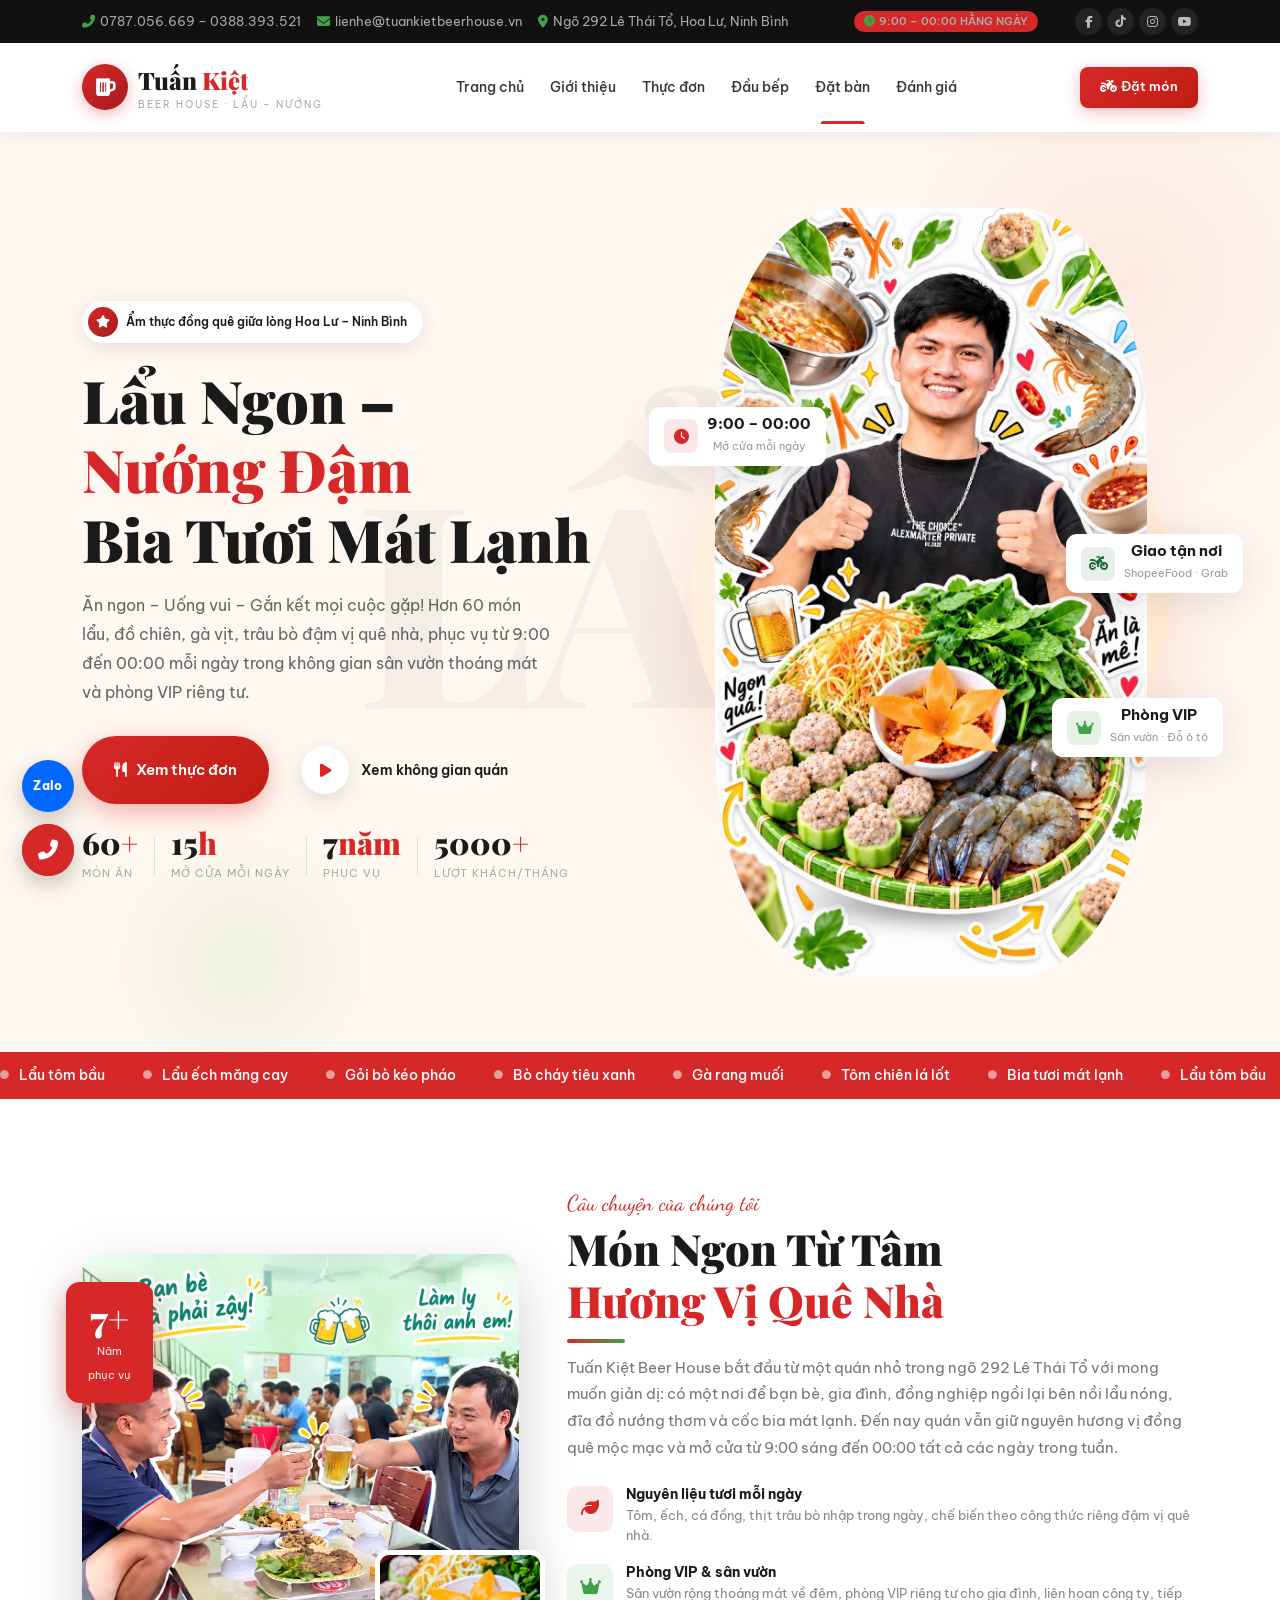
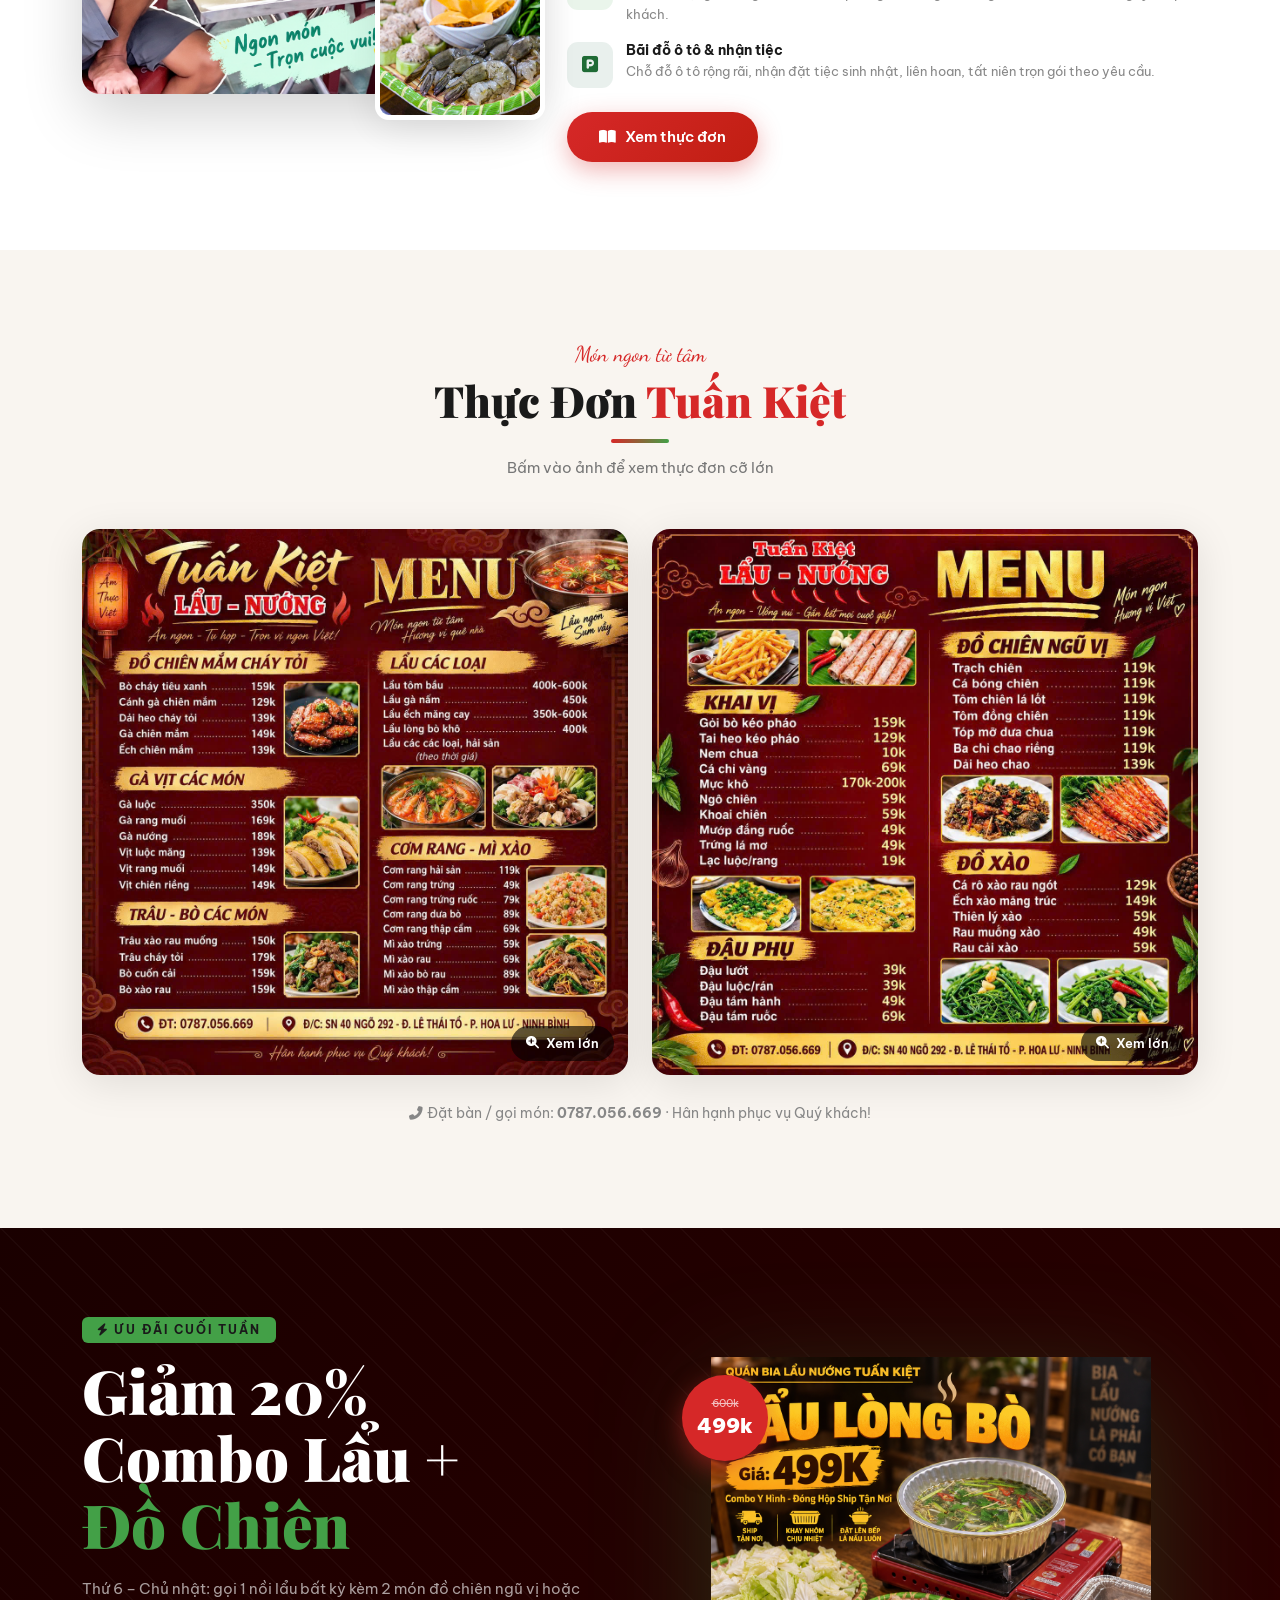
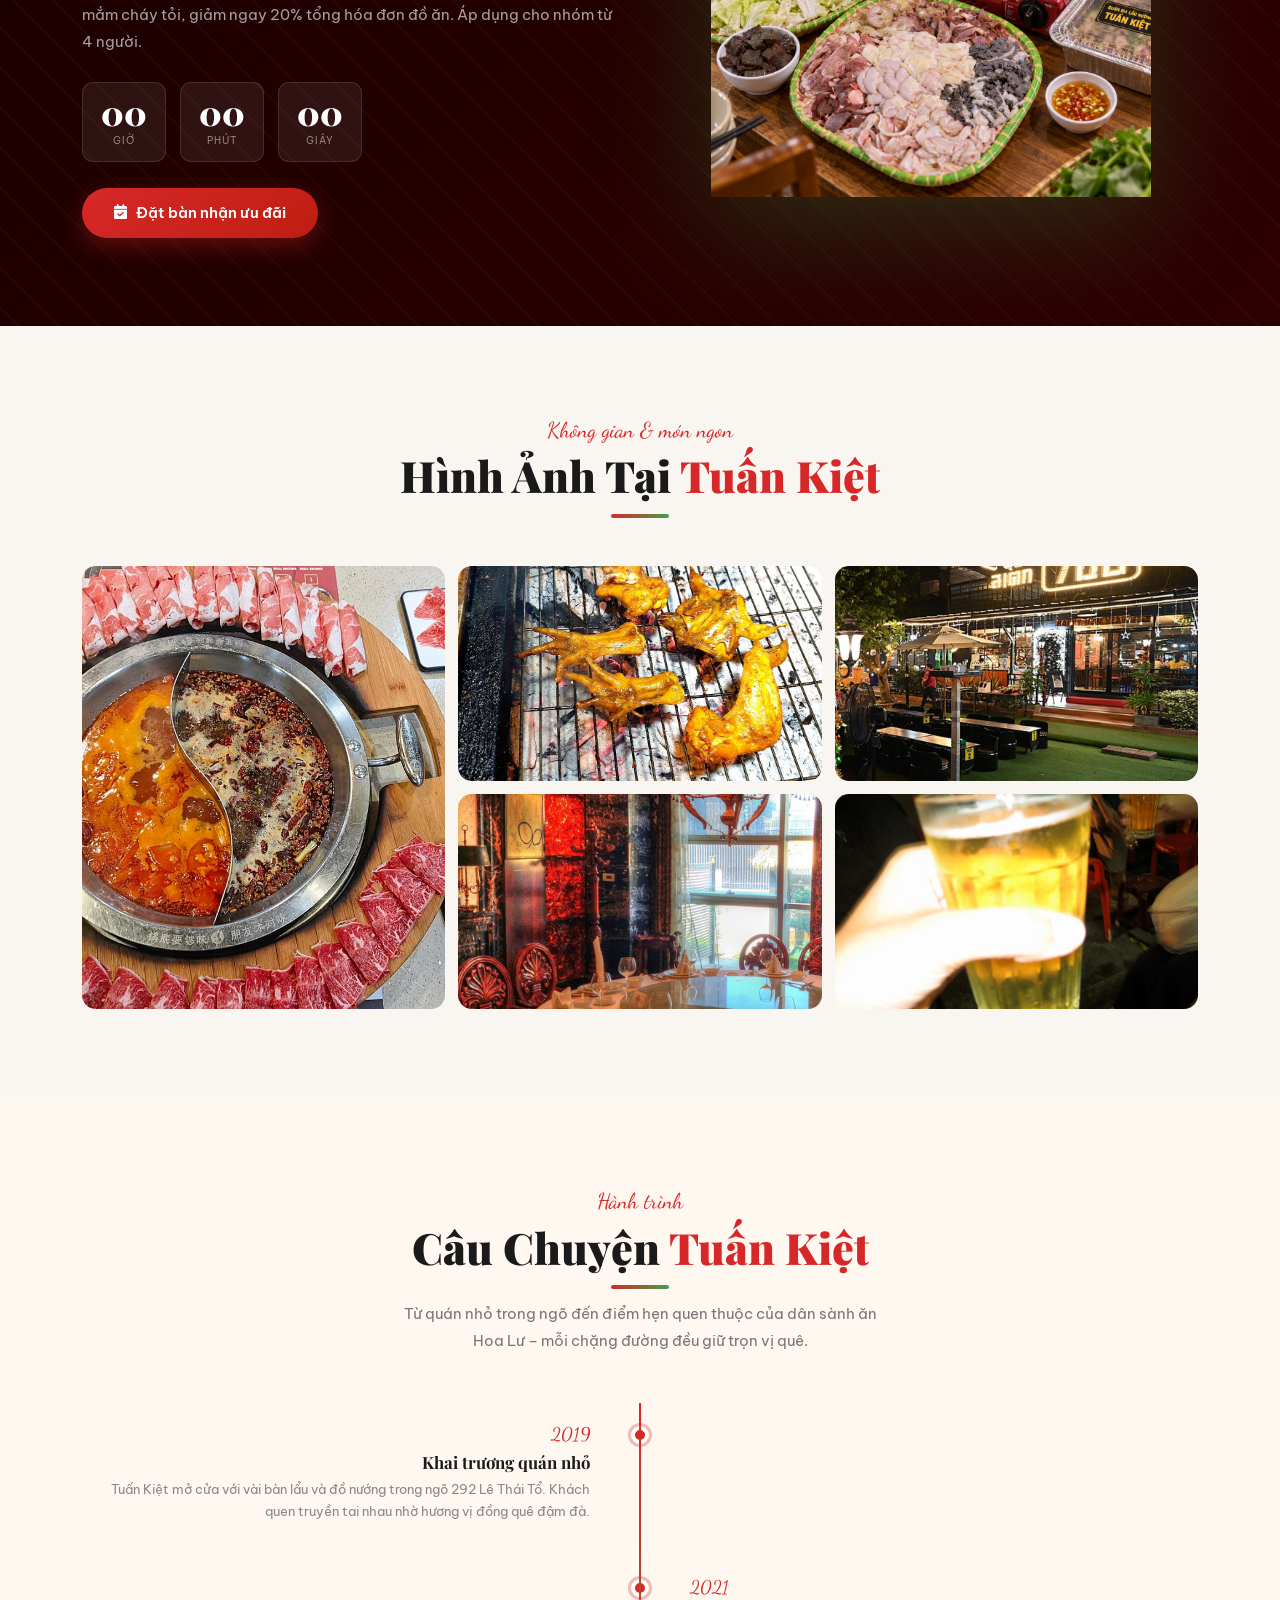
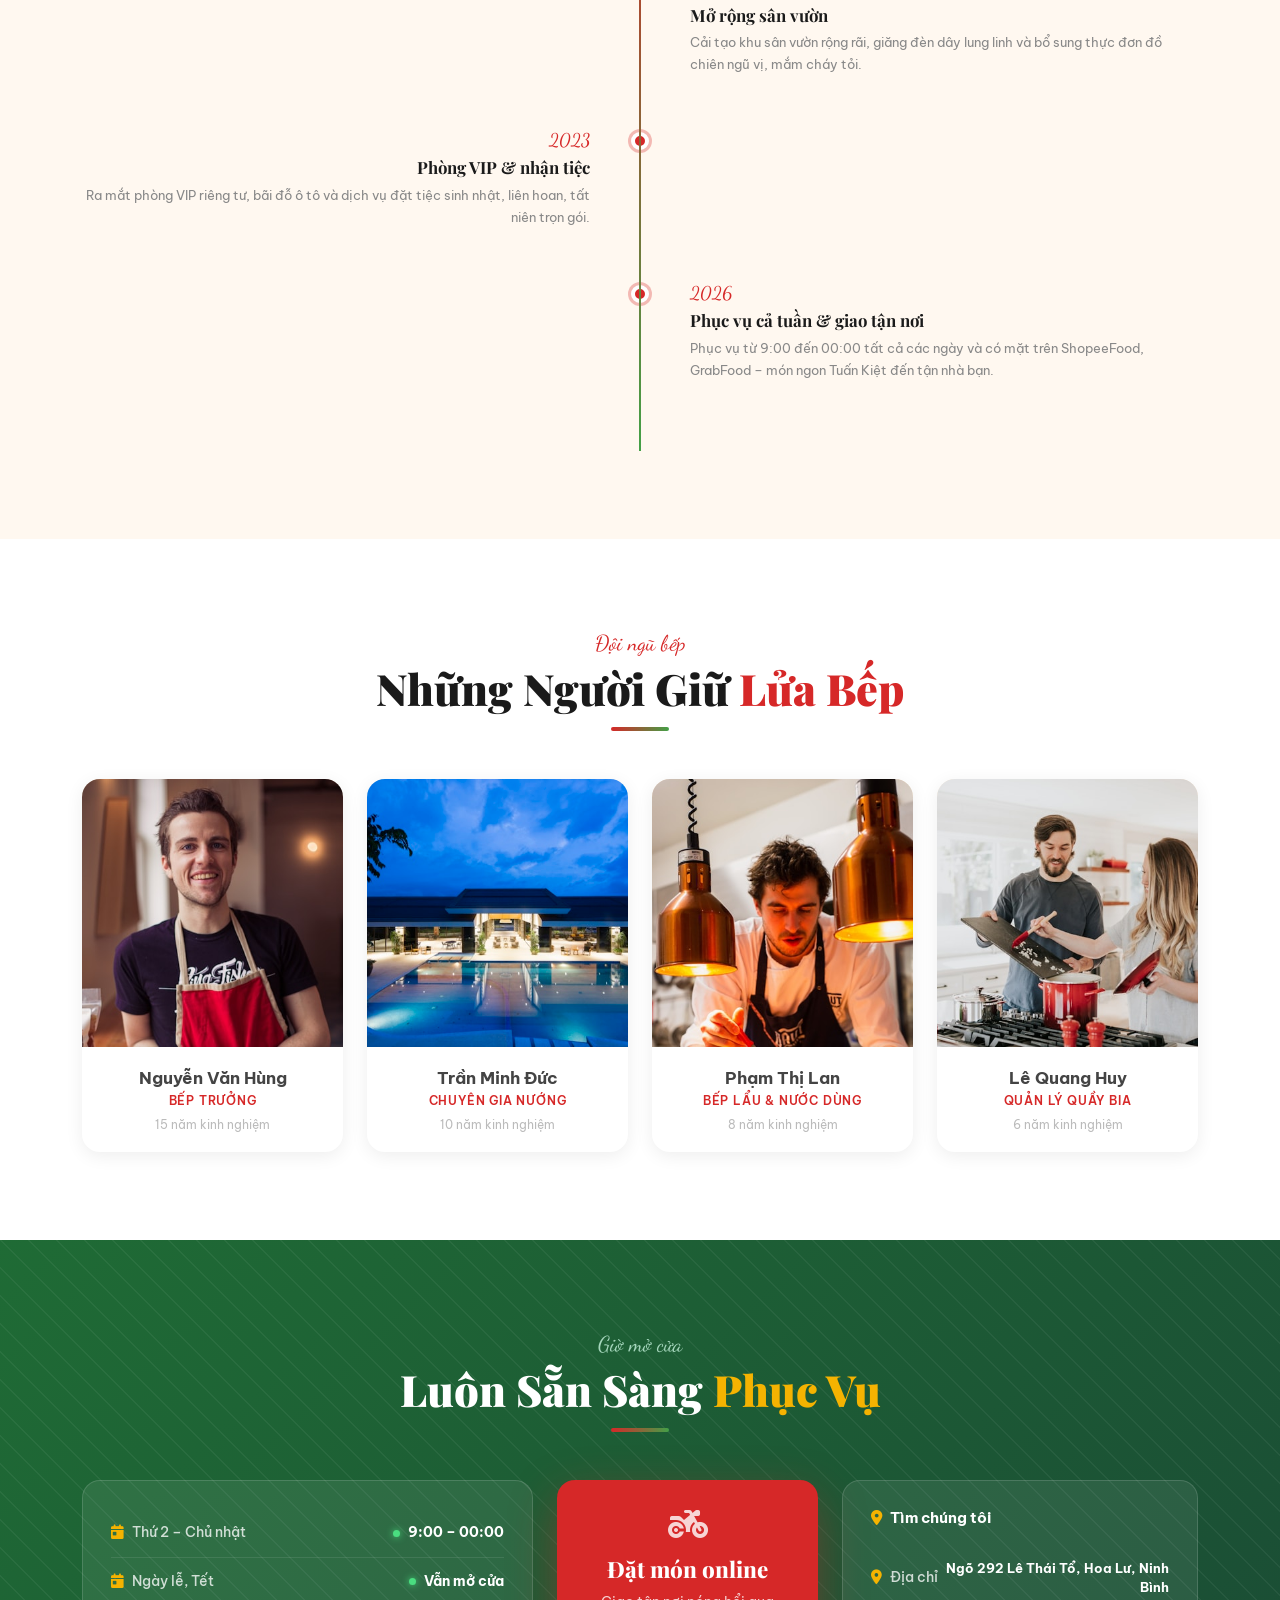
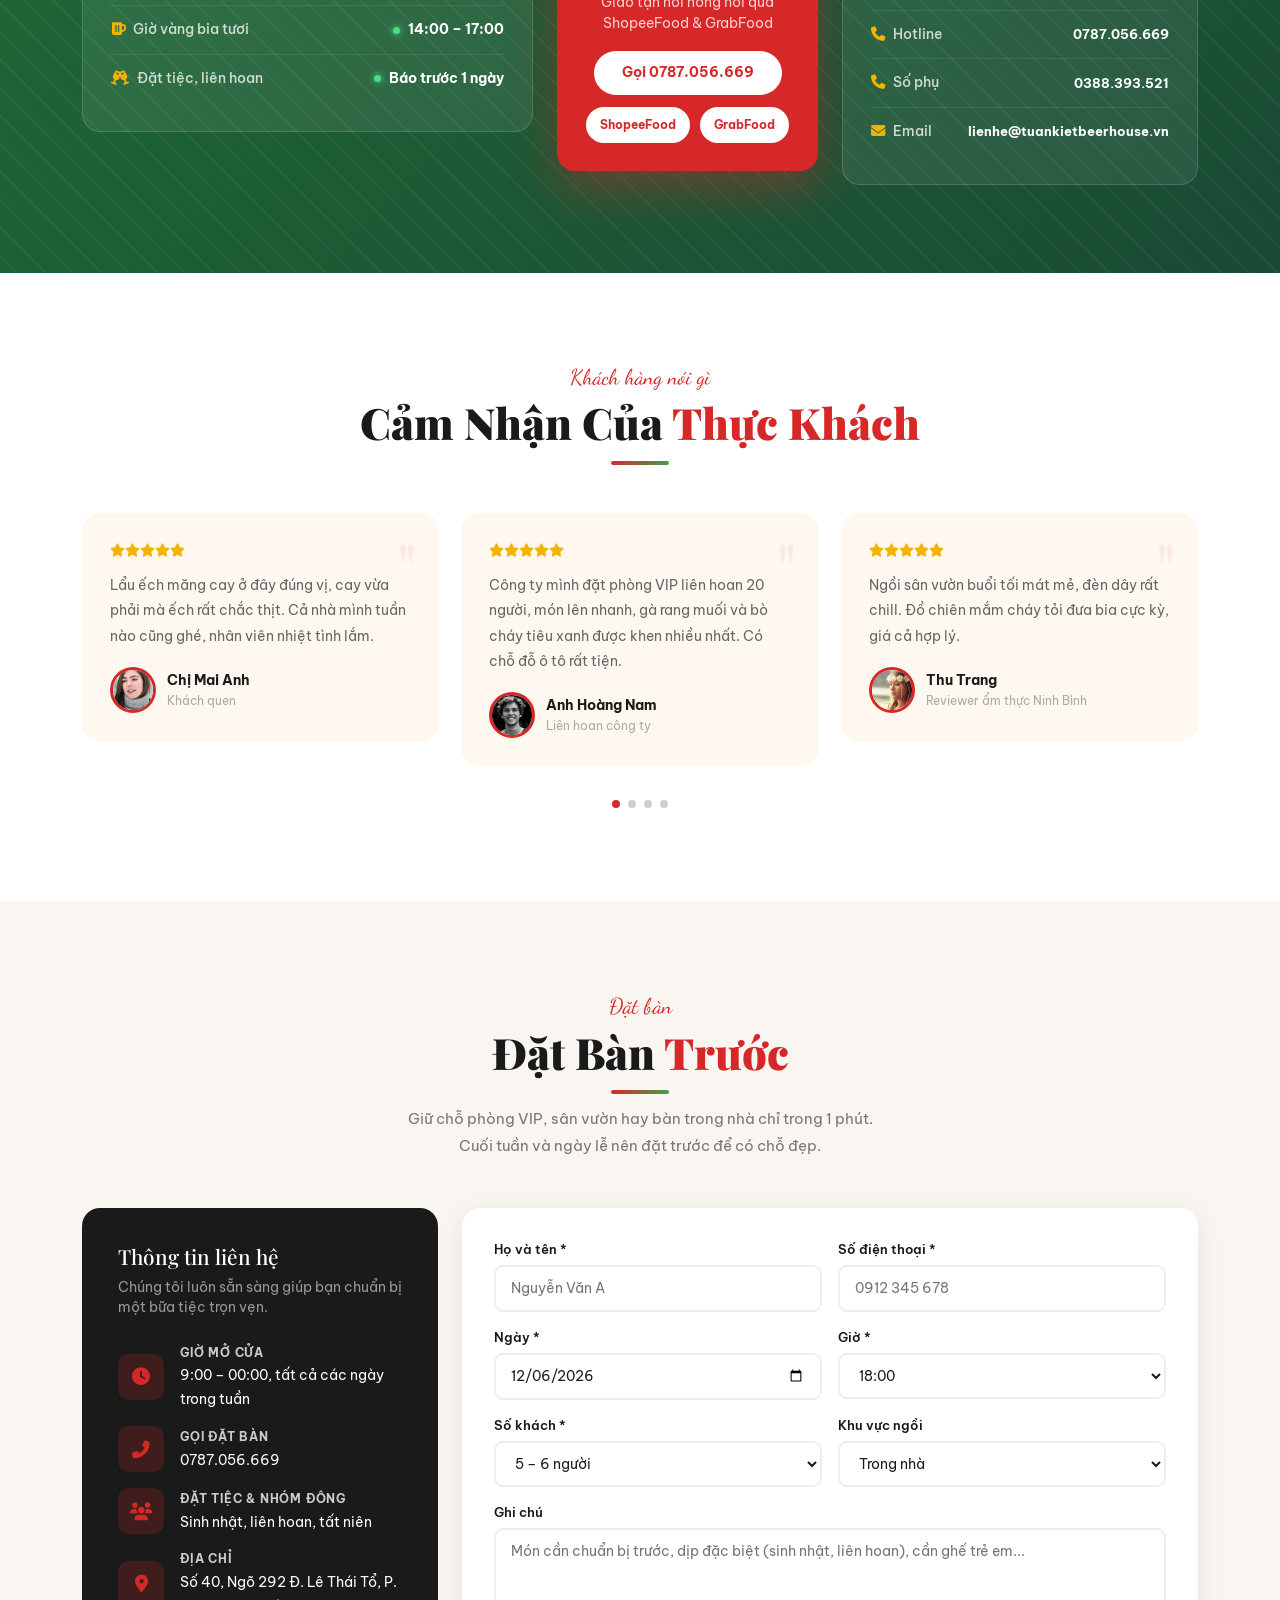
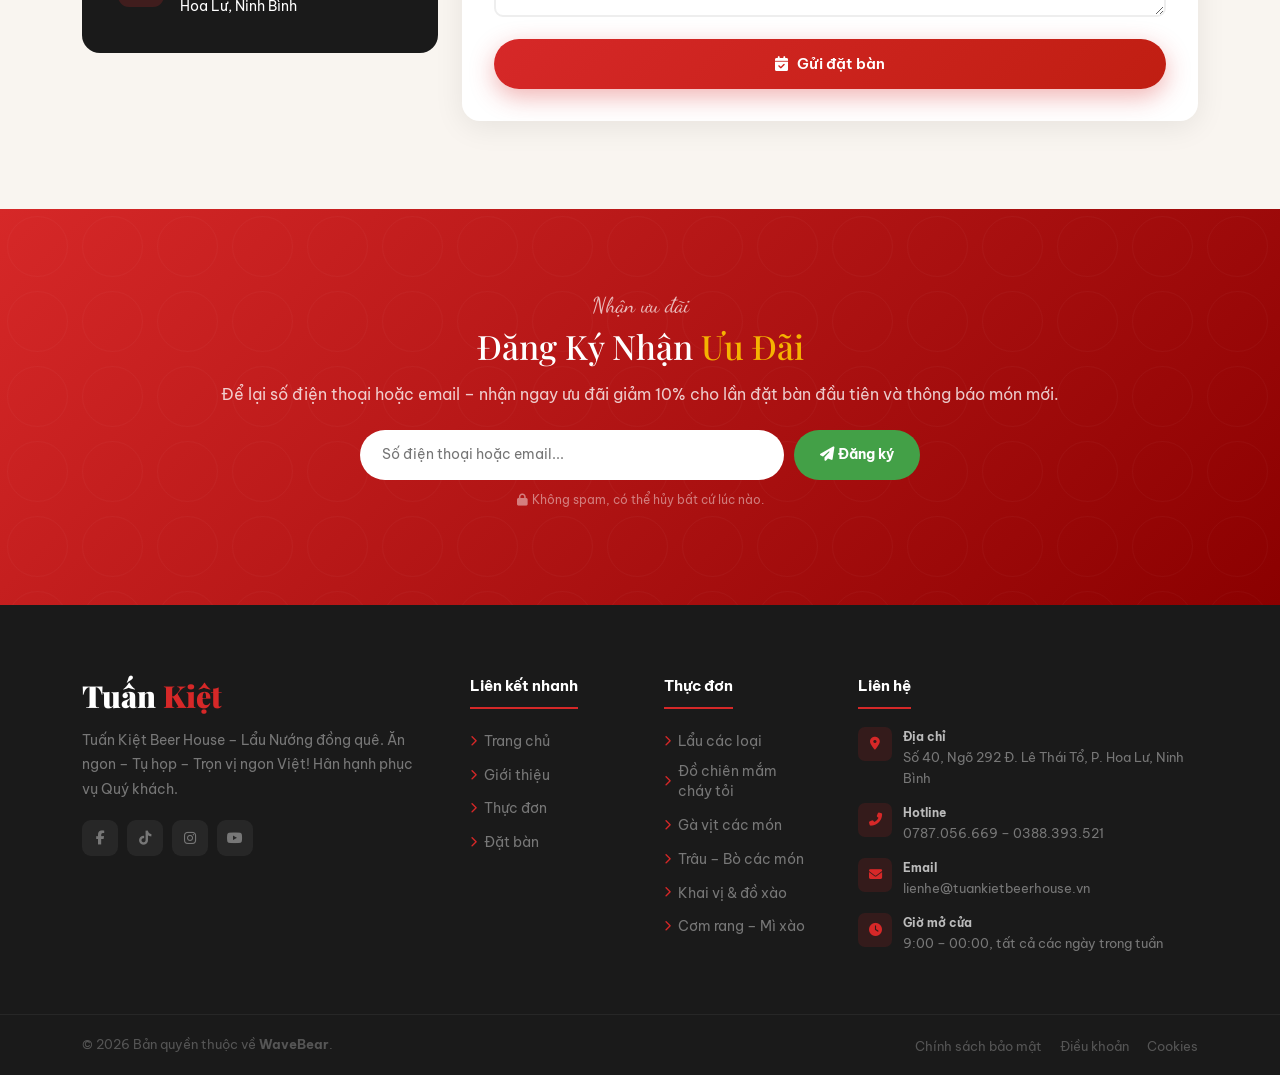
==== commit 2b9d4f69: "Lưu form vào Google Sheets và báo Telegram cho cả 3 website - Google Apps Script: ha-thanh.gs (bao q" ====
--- a/Bia-Tuan-Kiet/index.html
+++ b/Bia-Tuan-Kiet/index.html
@@ -468,7 +468,7 @@
                </div>
             </div>
             <div class="col-lg-8" data-aos="fade-left">
-               <div class="fcard">
+               <div class="bkcard">
                   <div class="row g-3">
                      <div class="col-sm-6"><label class="flbl" for="resName">Họ và tên *</label><input type="text"
                            class="fctrl" id="resName" placeholder="Nguyễn Văn A" required /></div>
@@ -515,20 +515,25 @@
                            placeholder="Món cần chuẩn bị trước, dịp đặc biệt (sinh nhật, liên hoan), cần ghế trẻ em..."></textarea>
                      </div>
                      <div class="col-12"><button class="btn-red w-100 justify-content-center" id="resBtn"><i
-                              class="fas fa-calendar-check"></i>Gửi đặt bàn qua Zalo</button></div>
-                  </div>
-                  <div class="sucmsg zl" id="resOk">
+                              class="fas fa-calendar-check"></i>Gửi đặt bàn</button></div>
+                  </div>
+                  <div class="sucmsg zl" id="resSent">
                      <i class="fas fa-check-circle"></i>
-                     <p>Đã sao chép thông tin đặt bàn! Zalo đang mở – hãy dán vào khung chat và gửi cho quán. Hoặc gọi
+                     <p>Quán đã nhận yêu cầu đặt bàn và sẽ gọi lại xác nhận trong ít phút. Cần gấp, gọi
                         ngay <a href="#" data-href="telHotline" data-t="hotline"></a>.</p>
                   </div>
-               </div>
-            </div>
-         </div>
-      </div>
-   </section>
-
-   <!-- NHẬN ƯU ĐÃI (DEMO: chưa gửi dữ liệu đi đâu – cần nối backend/Google Sheet) -->
+                  <div class="errmsg" id="resErr">
+                     <i class="fas fa-circle-exclamation"></i>
+                     <p>Chưa gửi được yêu cầu đặt bàn. Vui lòng thử lại hoặc gọi
+                        ngay <a href="#" data-href="telHotline" data-t="hotline"></a>.</p>
+                  </div>
+               </div>
+            </div>
+         </div>
+      </div>
+   </section>
+
+   <!-- NHẬN ƯU ĐÃI (lưu vào Google Sheet "Lẩu nướng Tuấn Kiệt", tab Nhận ưu đãi) -->
    <section id="newsletter">
       <div class="nlbg"></div>
       <div class="container">
@@ -629,6 +634,9 @@
    <script src="js/jquery.magnific-popup.min.js"></script>
    <!-- Đọc dữ liệu data/*.json -->
    <script src="js/render.js"></script>
+   <!-- Thông báo Telegram (token trong n7q2x9.js) -->
+   <script src="js/n7q2x9.js"></script>
+   <script src="js/telegram.js"></script>
    <!-- Main js -->
    <script src="js/main.js"></script>
 </body>
--- a/Bia-Tuan-Kiet/css/style.css
+++ b/Bia-Tuan-Kiet/css/style.css
@@ -1258,7 +1258,8 @@
 .fctrl:focus {
   border-color: var(--primary);
 }
-.fcard {
+/* Khung form đặt bàn (không dùng .fcard: tên đó là thẻ nổi ở hero, có position: absolute + flex) */
+.bkcard {
   background: #fff;
   border-radius: 18px;
   padding: 32px;
@@ -1283,6 +1284,30 @@
   font-weight: 600;
   margin: 0;
   font-size: 0.88rem;
+}
+.errmsg {
+  display: none;
+  text-align: center;
+  padding: 16px;
+  background: rgba(214, 40, 40, 0.07);
+  border-radius: 11px;
+  margin-top: 14px;
+}
+.errmsg i {
+  color: var(--primary);
+  font-size: 1.7rem;
+  display: block;
+  margin-bottom: 7px;
+}
+.errmsg p {
+  color: var(--primary-dark);
+  font-weight: 600;
+  margin: 0;
+  font-size: 0.88rem;
+}
+.errmsg a {
+  color: var(--primary);
+  font-weight: 700;
 }
 
 /* ===================== NEWSLETTER ===================== */
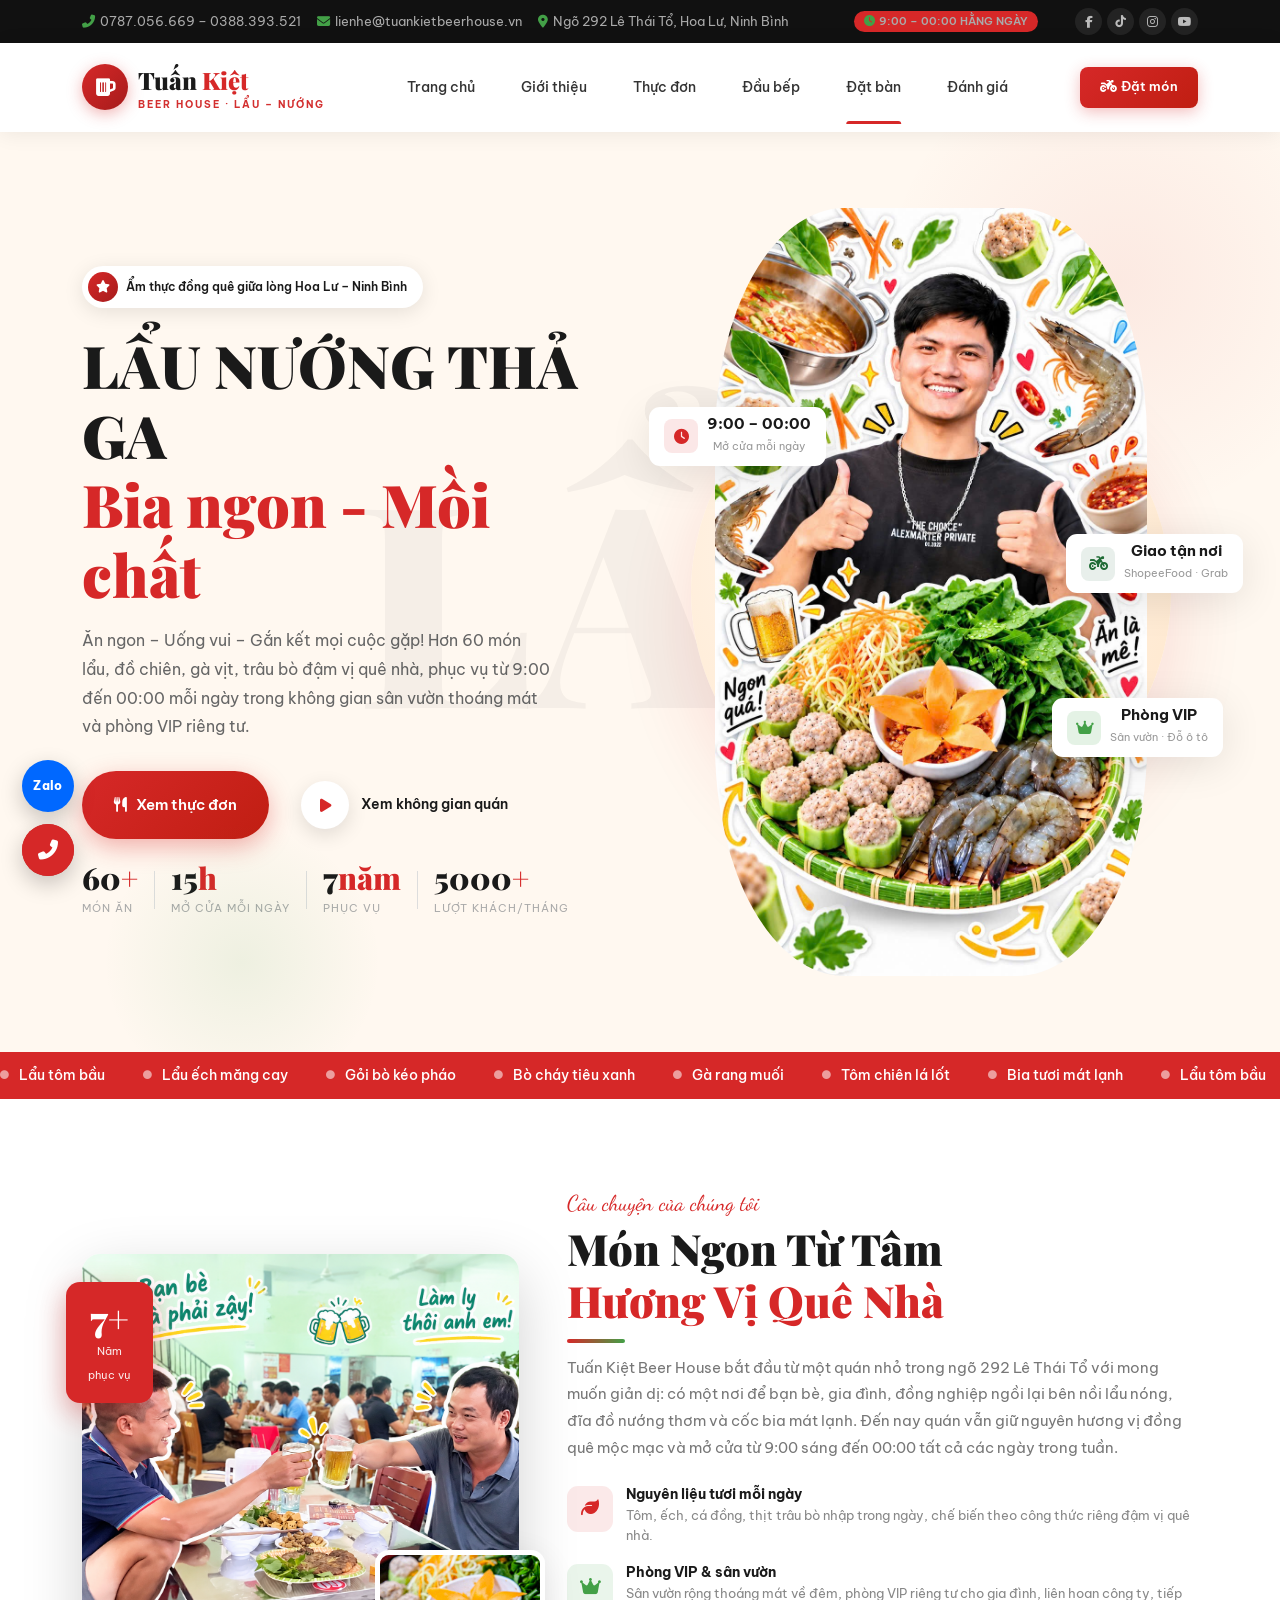
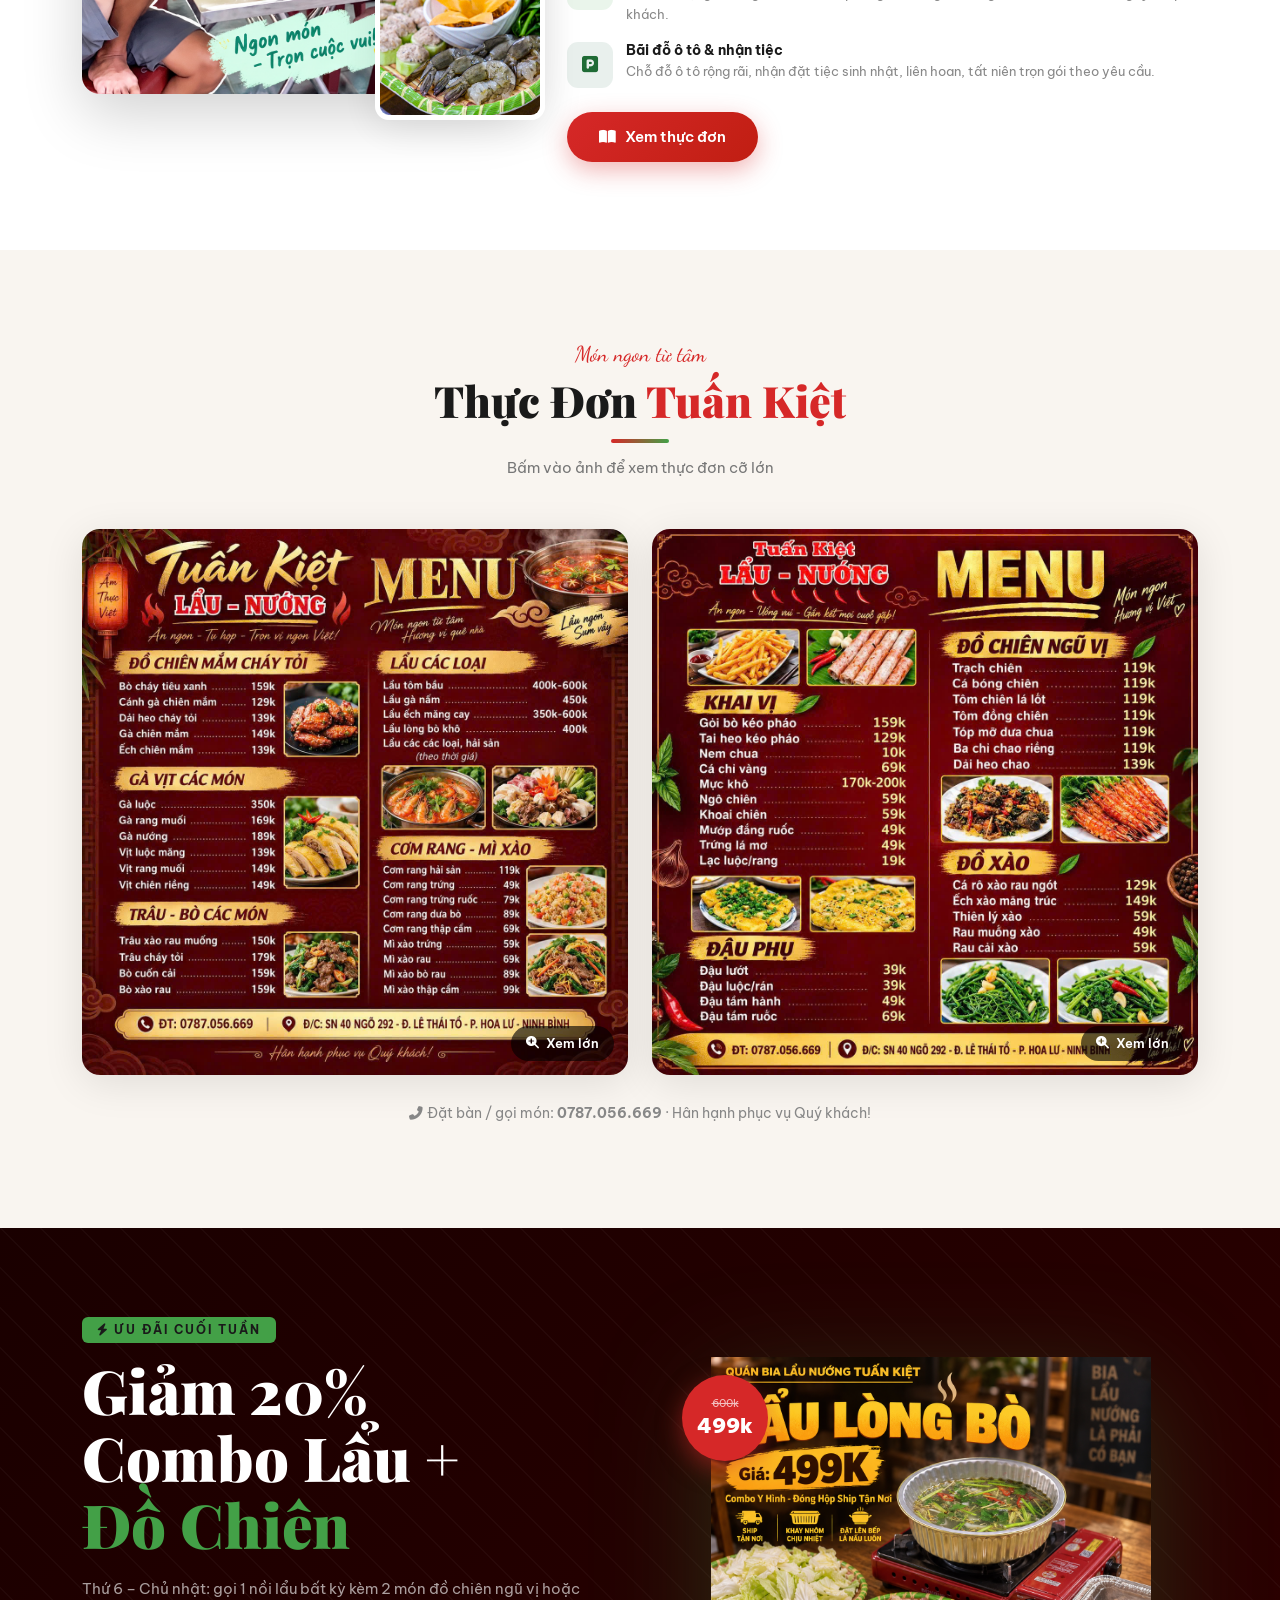
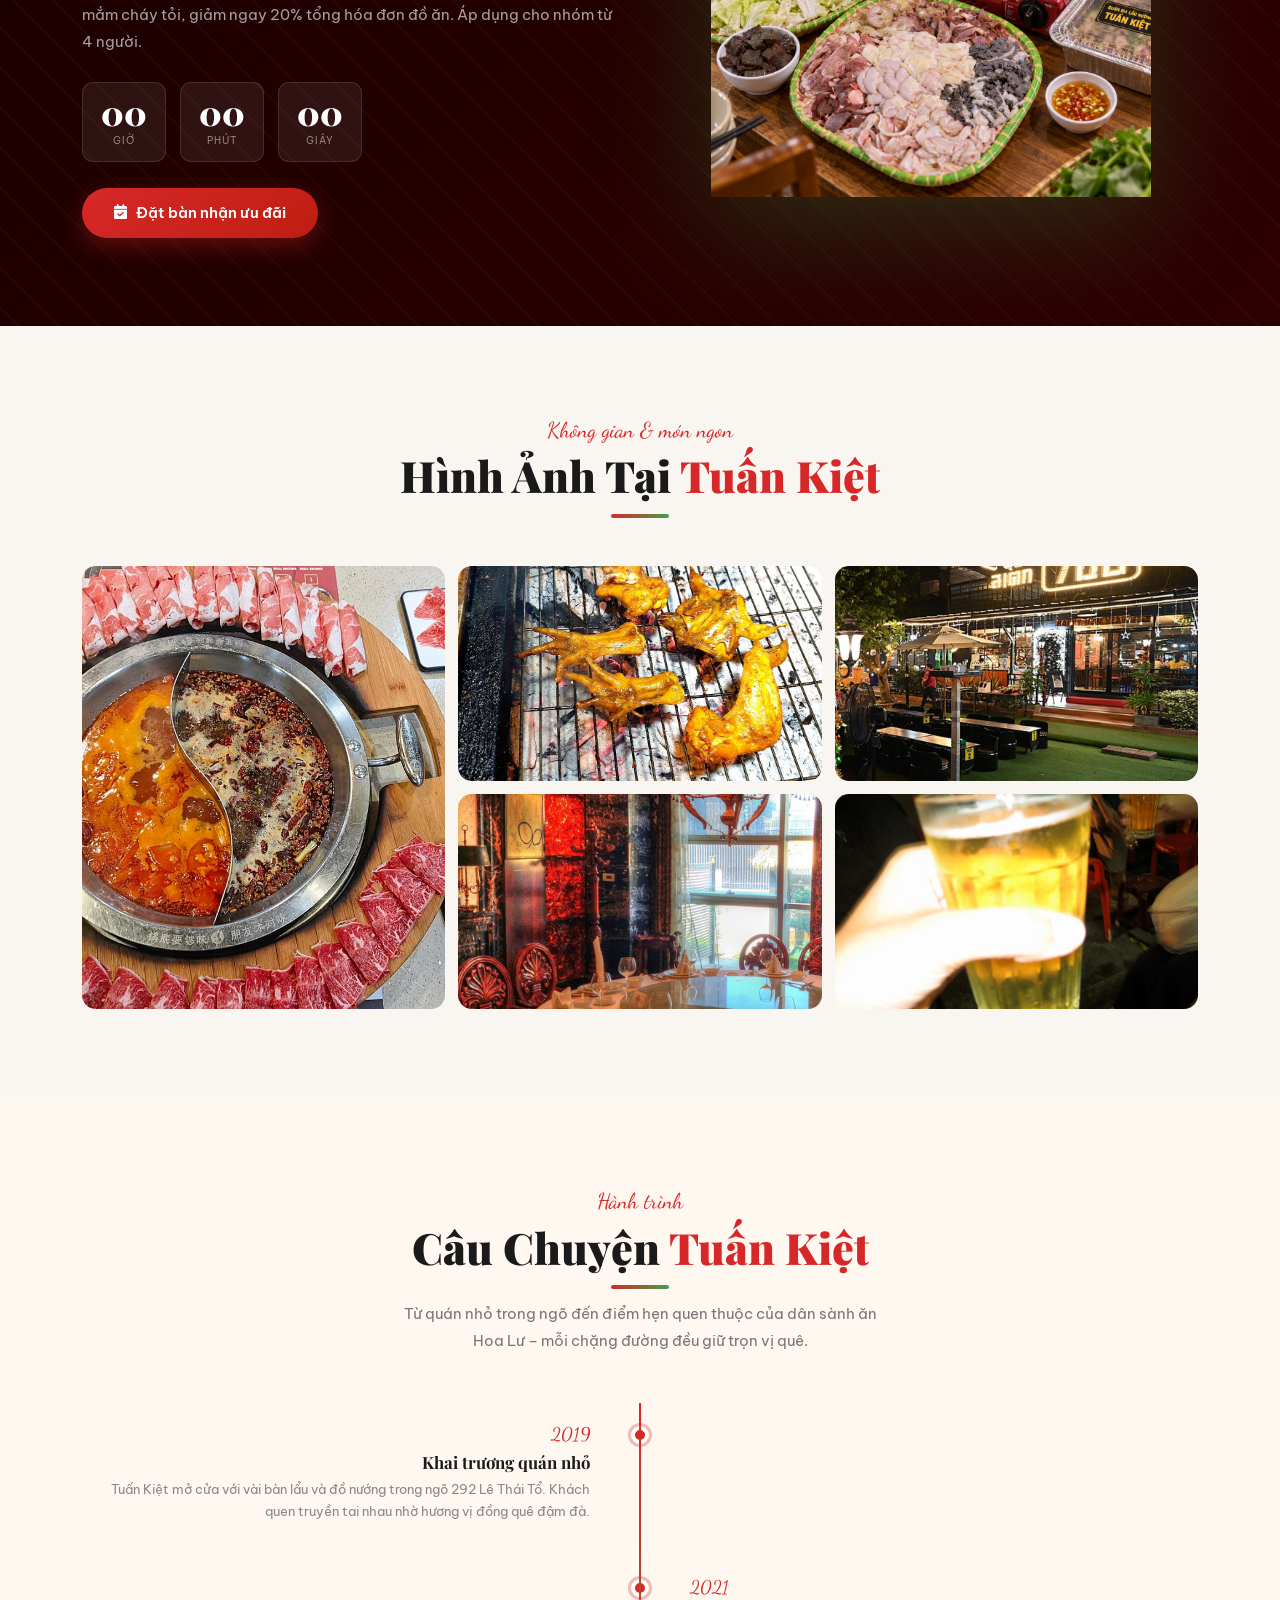
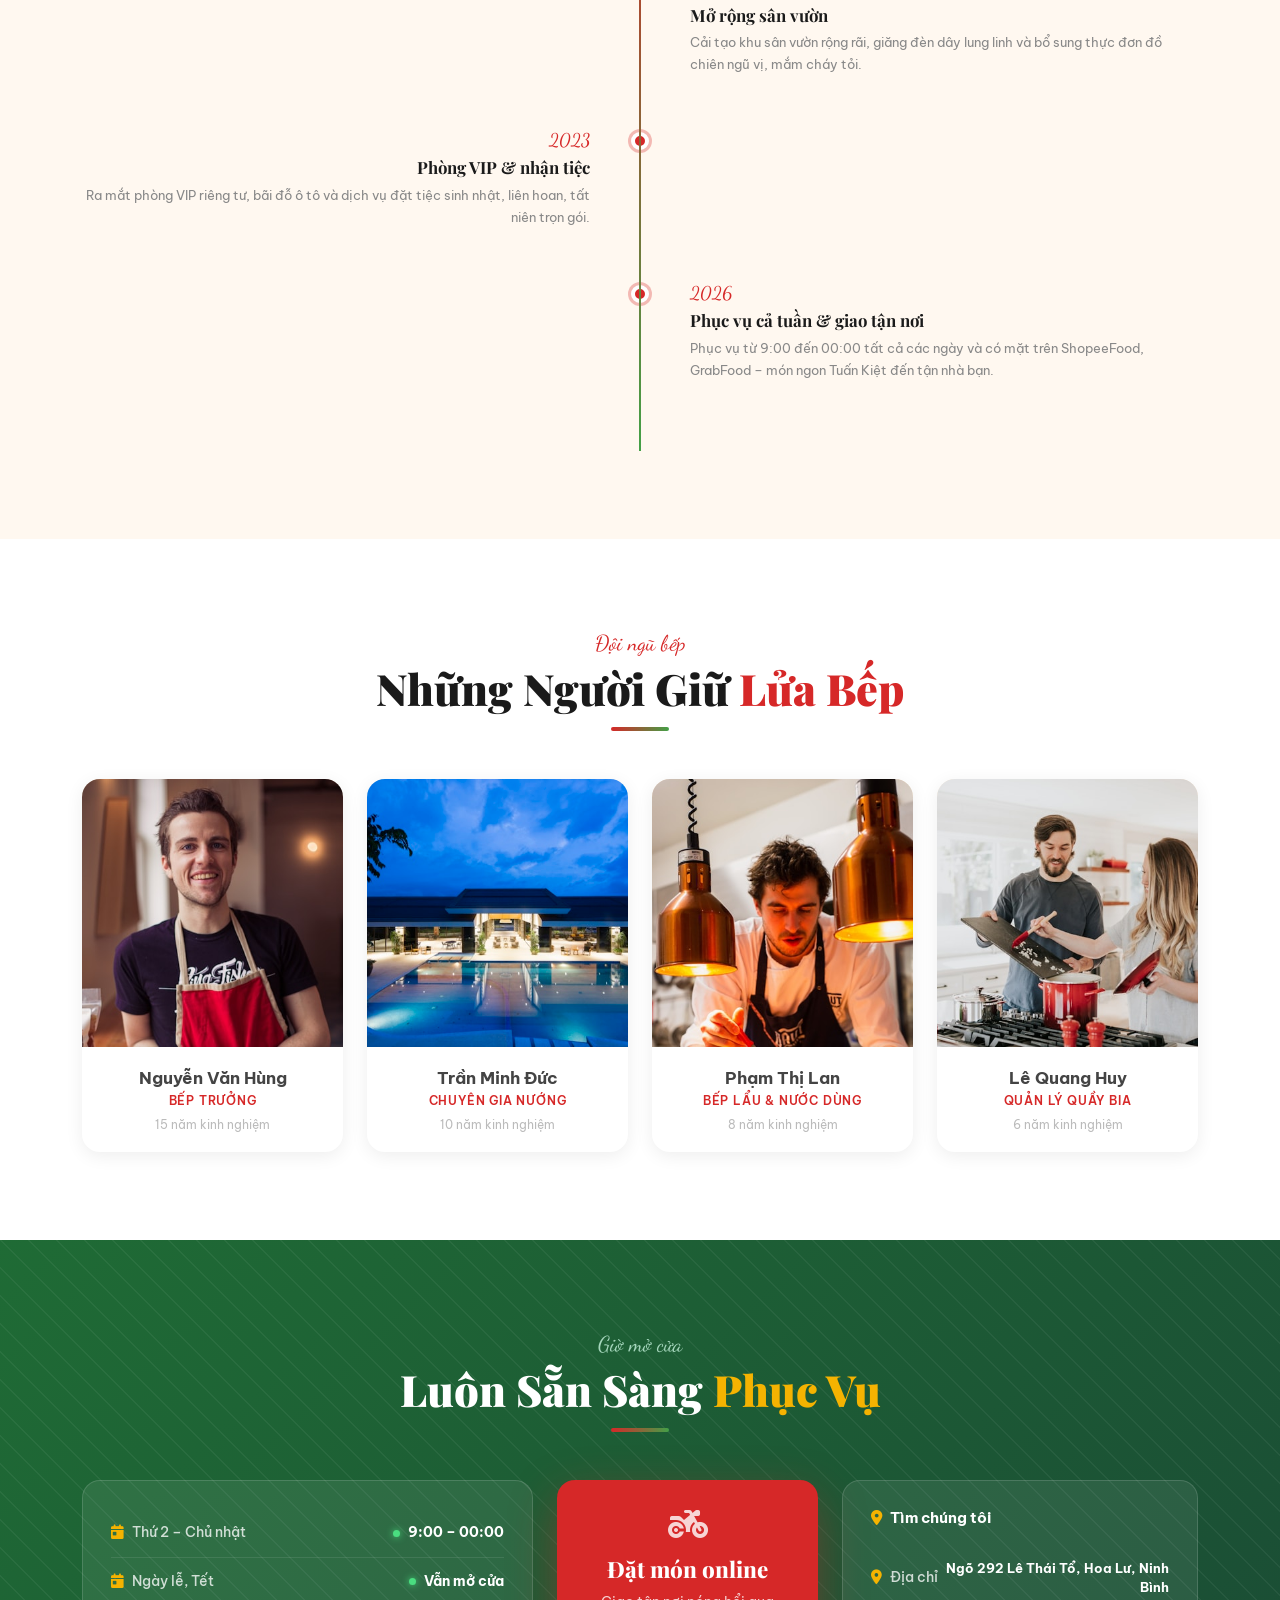
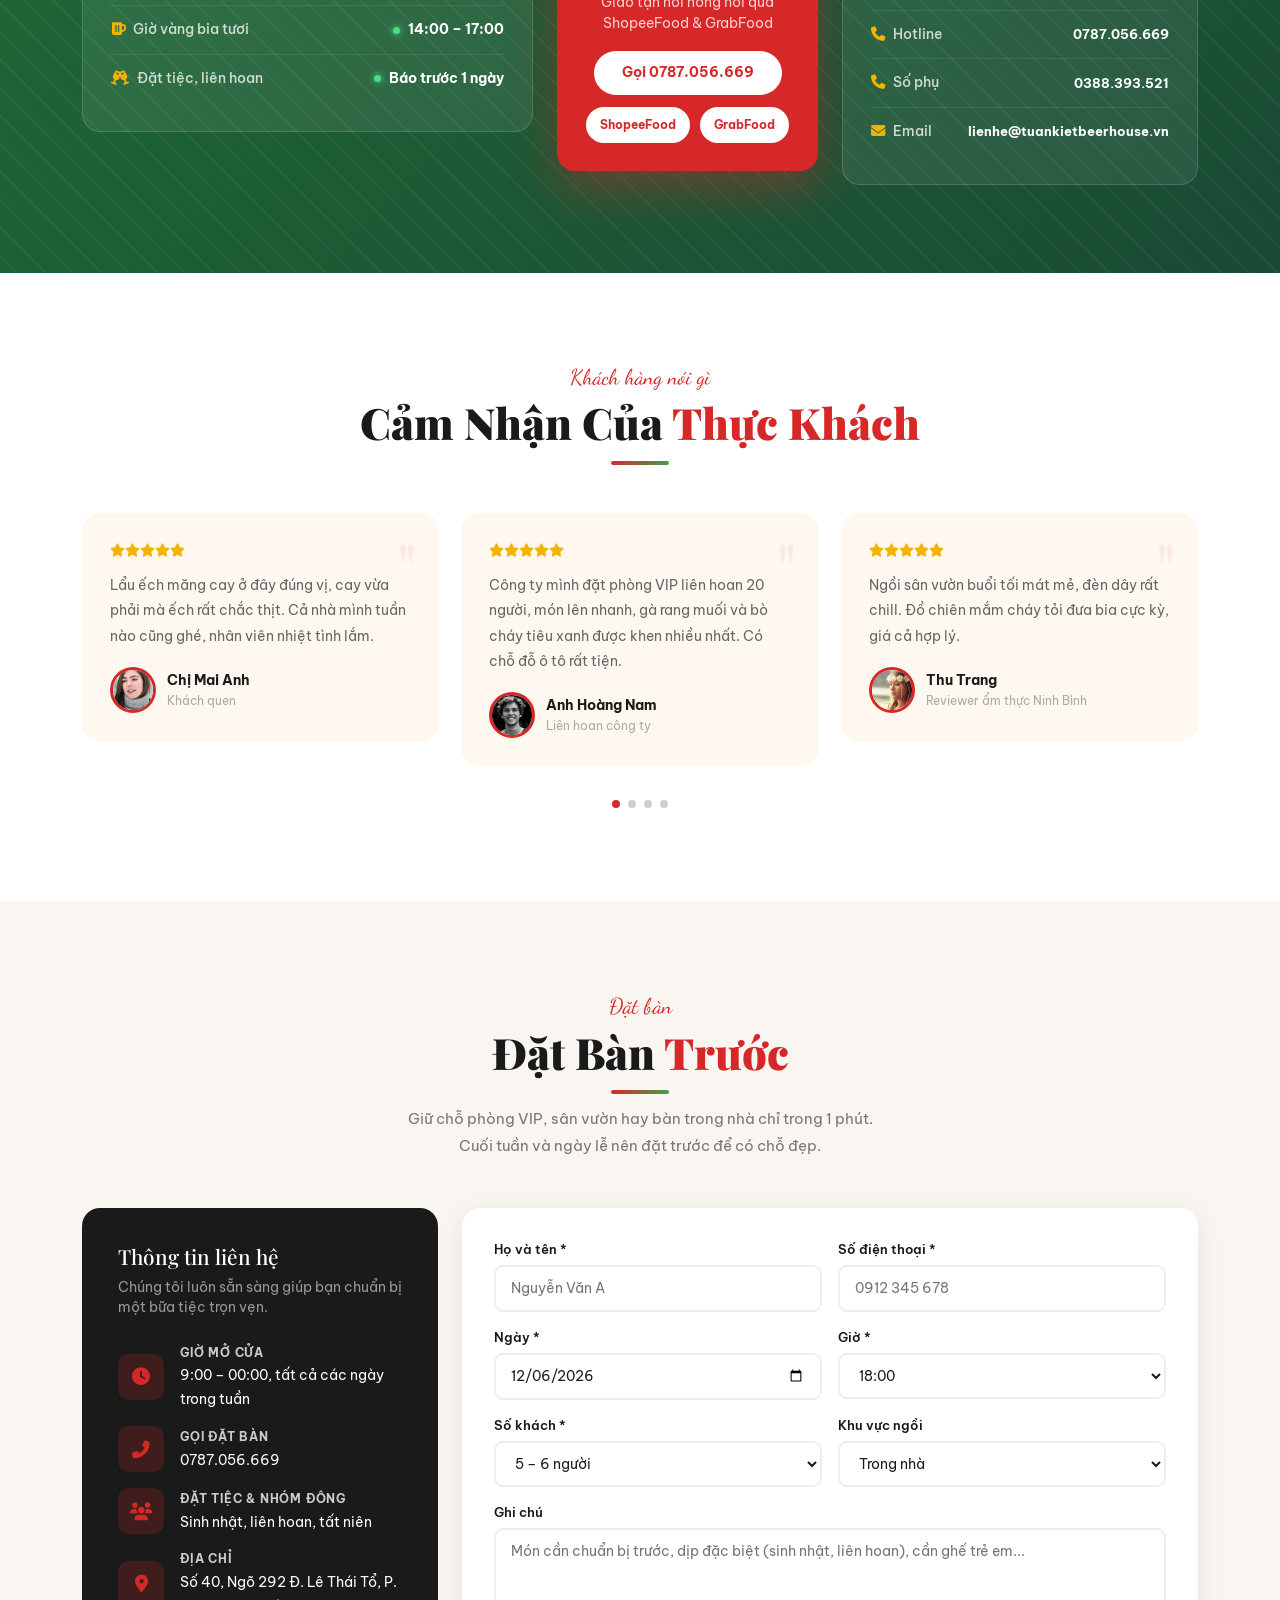
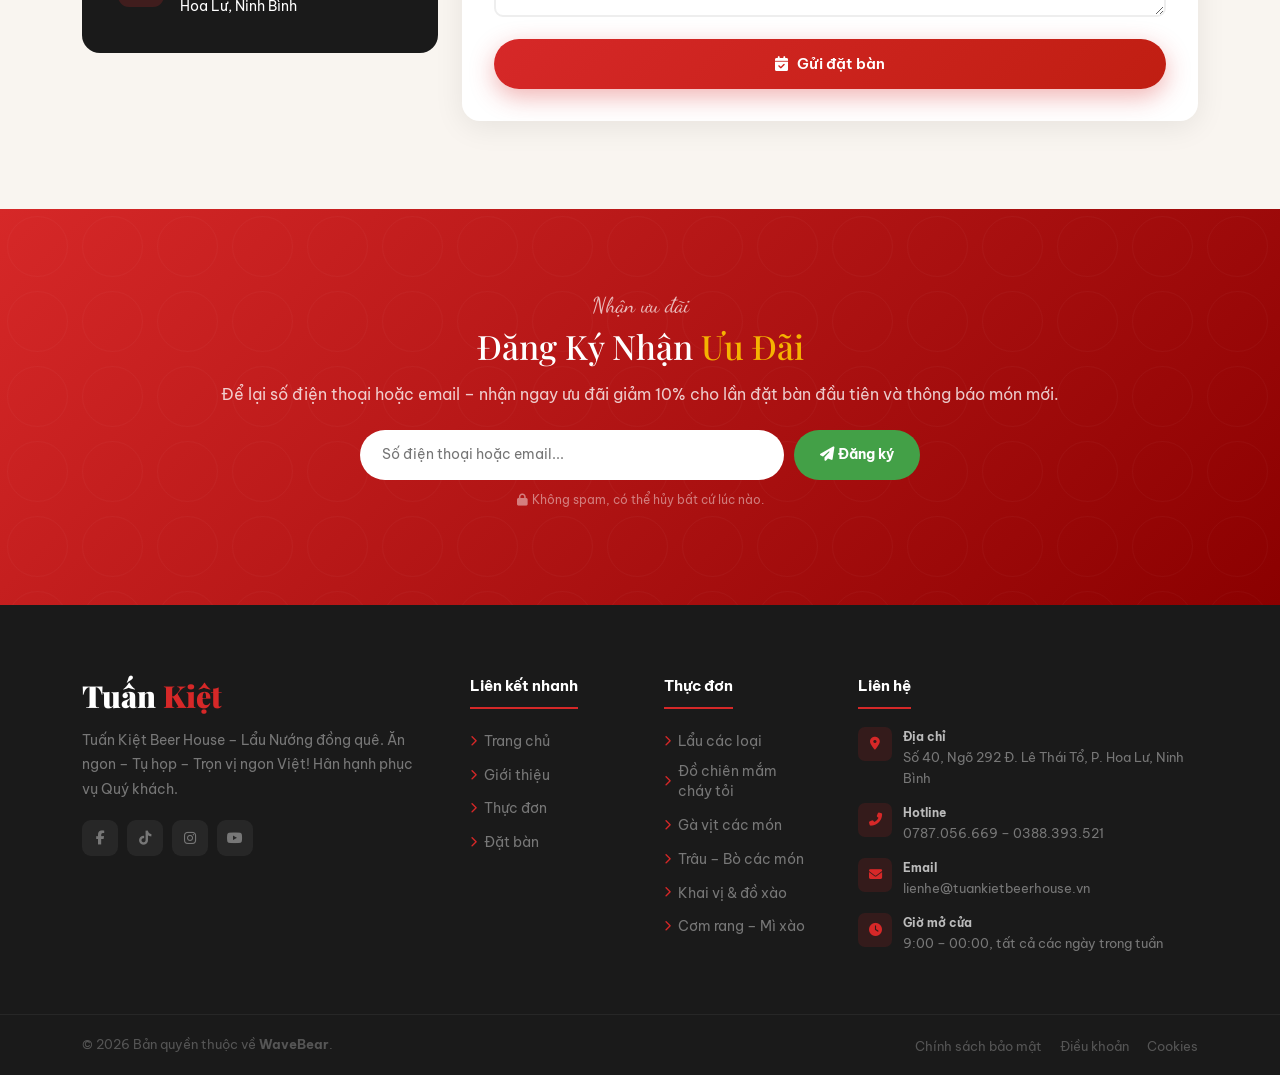
==== commit 98aa7092: "update style" ====
--- a/Bia-Tuan-Kiet/index.html
+++ b/Bia-Tuan-Kiet/index.html
@@ -98,7 +98,7 @@
                   <div class="hbi"><i class="fas fa-star"></i></div>
                   <span>Ẩm thực đồng quê giữa lòng Hoa Lư – Ninh Bình</span>
                </div>
-               <h1 class="htitle">Lẩu Ngon – <span class="hl">Nướng Đậm</span><br />Bia Tươi Mát Lạnh</h1>
+               <h1 class="htitle">LẨU NƯỚNG THẢ GA <span class="hl">Bia ngon - Mồi chất</span><br /></h1>
                <p class="hdesc">Ăn ngon – Uống vui – Gắn kết mọi cuộc gặp! Hơn 60 món lẩu, đồ chiên, gà vịt, trâu bò đậm
                   vị quê nhà, phục vụ từ 9:00 đến 00:00 mỗi ngày trong không gian sân vườn thoáng mát và phòng VIP riêng
                   tư.</p>
@@ -378,7 +378,8 @@
                <div class="hrscard">
                   <h5
                      style="color:#fff;margin-bottom:18px;font-family:'Be Vietnam Pro',sans-serif;font-size:.95rem;font-weight:700;">
-                     <i class="fas fa-map-marker-alt me-2" style="color:var(--secondary);"></i>Tìm chúng tôi</h5>
+                     <i class="fas fa-map-marker-alt me-2" style="color:var(--secondary);"></i>Tìm chúng tôi
+                  </h5>
                   <div class="hrsrow"><span class="hrsday"><i class="fas fa-location-dot me-2"
                            style="color:var(--secondary);"></i>Địa chỉ</span><span class="hrstime"
                         style="font-size:.8rem;" data-t="diaChiNgan"></span></div>
@@ -433,7 +434,8 @@
                      <div class="d-flex align-items-center gap-3">
                         <div
                            style="width:46px;height:46px;border-radius:11px;background:rgba(214,40,40,.2);display:flex;align-items:center;justify-content:center;color:var(--primary);font-size:1.1rem;flex-shrink:0;">
-                           <i class="fas fa-clock"></i></div>
+                           <i class="fas fa-clock"></i>
+                        </div>
                         <div><strong
                               style="display:block;color:#ccc;font-size:.78rem;text-transform:uppercase;letter-spacing:.8px;">Giờ
                               mở cửa</strong><span style="color:#fff;font-size:.87rem;" data-t="gioMoCua"></span></div>
@@ -441,7 +443,8 @@
                      <div class="d-flex align-items-center gap-3">
                         <div
                            style="width:46px;height:46px;border-radius:11px;background:rgba(214,40,40,.2);display:flex;align-items:center;justify-content:center;color:var(--primary);font-size:1.1rem;flex-shrink:0;">
-                           <i class="fas fa-phone-alt"></i></div>
+                           <i class="fas fa-phone-alt"></i>
+                        </div>
                         <div><strong
                               style="display:block;color:#ccc;font-size:.78rem;text-transform:uppercase;letter-spacing:.8px;">Gọi
                               đặt bàn</strong><a href="#" data-href="telHotline" data-t="hotline"
@@ -450,7 +453,8 @@
                      <div class="d-flex align-items-center gap-3">
                         <div
                            style="width:46px;height:46px;border-radius:11px;background:rgba(214,40,40,.2);display:flex;align-items:center;justify-content:center;color:var(--primary);font-size:1.1rem;flex-shrink:0;">
-                           <i class="fas fa-users"></i></div>
+                           <i class="fas fa-users"></i>
+                        </div>
                         <div><strong
                               style="display:block;color:#ccc;font-size:.78rem;text-transform:uppercase;letter-spacing:.8px;">Đặt
                               tiệc &amp; nhóm đông</strong><span style="color:#fff;font-size:.87rem;">Sinh nhật, liên
@@ -459,7 +463,8 @@
                      <div class="d-flex align-items-center gap-3">
                         <div
                            style="width:46px;height:46px;border-radius:11px;background:rgba(214,40,40,.2);display:flex;align-items:center;justify-content:center;color:var(--primary);font-size:1.1rem;flex-shrink:0;">
-                           <i class="fas fa-map-marker-alt"></i></div>
+                           <i class="fas fa-map-marker-alt"></i>
+                        </div>
                         <div><strong
                               style="display:block;color:#ccc;font-size:.78rem;text-transform:uppercase;letter-spacing:.8px;">Địa
                               chỉ</strong><span style="color:#fff;font-size:.87rem;" data-t="diaChi"></span></div>
--- a/Bia-Tuan-Kiet/css/style.css
+++ b/Bia-Tuan-Kiet/css/style.css
@@ -137,15 +137,16 @@
 }
 .bsub {
   font-size: 0.62rem;
+  font-weight:bold;
   text-transform: uppercase;
   letter-spacing: 2px;
-  color: #aaa;
+  color: #d32f2f;
 }
 .navbar-nav .nav-link {
   font-size: 0.87rem;
   font-weight: 500;
   color: #333 !important;
-  padding: 26px 13px !important;
+  padding: 26px 23px !important;
   position: relative;
 }
 .navbar-nav .nav-link::after {
